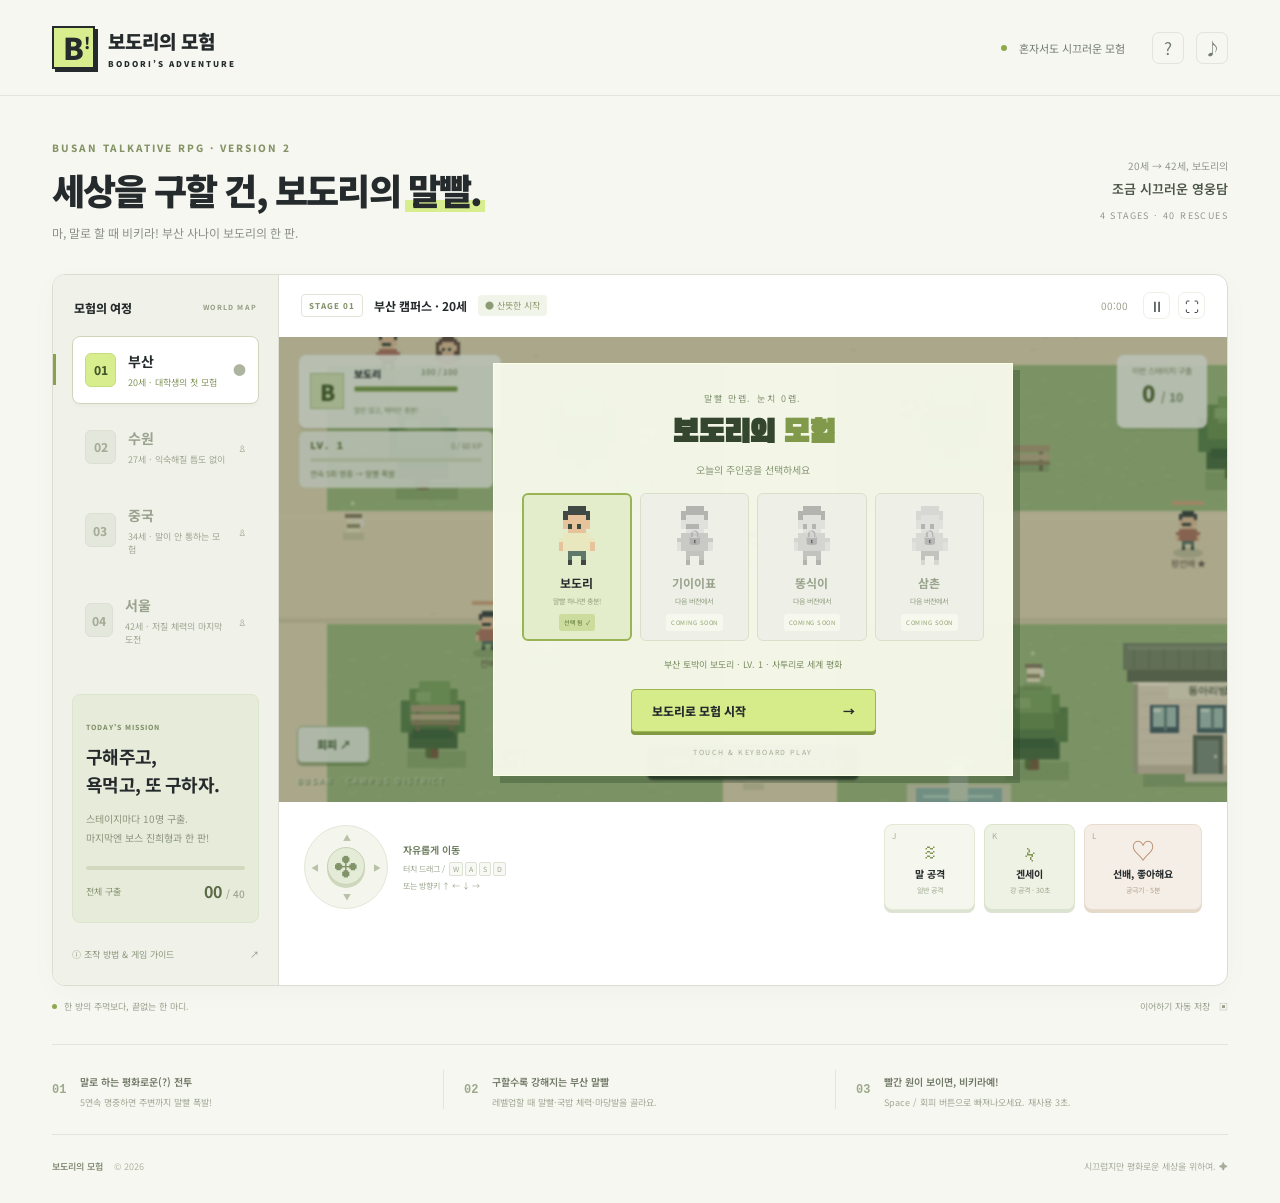
==== bodori/index.html @ d8b75aa0 "Give Bodori brash Busan dialogue and dedicated Jinhee boss banter" ====
<!doctype html>
<html lang="ko"><head><meta charset="utf-8"><meta name="viewport" content="width=device-width, initial-scale=1, viewport-fit=cover"><meta name="theme-color" content="#171b20"><meta name="description" content="말빨 하나로 전국을 누비는 보도리의 코믹 액션 어드벤처. 터치와 키보드로 즐기는 네 개의 스테이지."><title>보도리의 모험 · 말빨로 구하는 세상</title><link rel="stylesheet" href="style.css?v=3"></head>
<body>
<header class="header"><a href="./" class="brand"><span class="brand-icon">B<span>!</span></span><div>보도리의 모험<small>BODORI’S ADVENTURE</small></div></a><nav><span class="live-dot"></span><span>혼자서도 시끄러운 모험</span><button id="helpTop" class="icon-button" aria-label="게임 방법">?</button><button id="sound" class="icon-button" aria-label="효과음 켜기" aria-pressed="false" title="효과음">♪</button></nav></header>
<main><div class="intro"><div><div class="eyebrow">BUSAN TALKATIVE RPG · VERSION 2</div><h1>세상을 구할 건,<br class="mobile-break"> 보도리의 <em>말빨.</em></h1><p>마, 말로 할 때 비키라! 부산 사나이 보도리의 한 판.</p></div><div class="edition"><span>20세 → 42세, 보도리의</span><b>조금 시끄러운 영웅담</b><span>4 STAGES · 40 RESCUES</span></div></div>
<section class="adventure" aria-label="보도리의 모험 게임">
<aside class="sidebar"><div class="side-label">모험의 여정 <span>WORLD MAP</span></div><div id="stages" class="stages"></div><div class="mission"><span class="little-label">TODAY'S MISSION</span><h3>구해주고,<br>욕먹고, 또 구하자.</h3><p>스테이지마다 10명 구출.<br>마지막엔 보스 진희형과 한 판!</p><div class="mission-progress"><i id="missionFill"></i></div><div class="progress-label"><span>전체 구출</span><b id="total">00 <small>/ 40</small></b></div></div><button id="help" class="guide-link">ⓘ 조작 방법 & 게임 가이드 <span>↗</span></button></aside>
<div class="game-column"><div class="game-toolbar"><div><span class="stage-tag" id="stageTag">STAGE 01</span><strong id="place">부산 캠퍼스</strong><span class="difficulty" id="difficulty">● 산뜻한 시작</span></div><div class="toolbar-actions"><span class="timer" id="timer">00:00</span><button class="icon-button" id="pause" aria-label="일시정지">Ⅱ</button><button class="icon-button" id="fullscreen" aria-label="게임 전체화면">⛶</button></div></div>
<div class="viewport" id="viewport"><canvas id="game" aria-label="게임 월드맵. 방향키 또는 터치 조이스틱으로 이동하고 J, K, L 키로 공격합니다."></canvas><div class="hud"><div class="health-panel"><span class="portrait">B</span><div><div class="health-title">보도리 <span id="hpText">100 / 100</span></div><div class="health-bar"><i id="hpFill"></i></div><span class="health-caption" id="hpCaption">말은 많고, 체력은 충분!</span></div></div><div class="rescue-panel"><span>이번 스테이지 구출</span><b><span id="rescued">0</span> <small>/ 10</small></b></div></div><div id="bossHud" class="boss-hud" hidden><div><b id="bossName">진희형</b><span id="bossHPText"></span></div><div class="boss-hp"><i id="bossHPFill"></i></div><small>STAGE BOSS · 몸집 2배 · 빨간 예고를 피하세요</small></div><div class="growth-hud"><div><b id="playerLevel">LV. 1</b><span id="xpText">0 / 60 XP</span></div><div class="xp-bar"><i id="xpFill"></i></div><small id="comboText">연속 5회 명중 → 말빨 폭발</small></div><button id="dodge" class="dodge-button" title="Space · 3초 재사용 대기시간" aria-label="회피 · 스페이스 키">회피 ↗</button><div id="rumor" class="rumor" hidden>♥ 소문 확산 중 · <b>10</b>초</div><div id="toast" class="toast">가까운 선배에게 다가가 말 공격을 해보세요!</div><div class="map-caption" id="mapCaption">BUSAN · CAMPUS DISTRICT</div><div id="overlay" class="overlay"><div class="start-card"><span class="start-kicker">말빨 만렙. 눈치 0렙.</span><h2>보도리의<br><em>모험</em><span class="title-star">✦</span></h2><p>재수 없는 선배는 말로 쫓아내고,<br>도움이 필요한 사람을 구해보자!</p><button id="start" class="primary">모험 시작하기 <span>→</span></button><span class="start-hint">TOUCH & KEYBOARD PLAY</span></div></div></div>
<div class="controls"><div class="move-control"><div class="joystick" id="joystick" aria-label="터치 이동 조이스틱"><span class="dir up">▲</span><span class="dir down">▼</span><span class="dir left">◀</span><span class="dir right">▶</span><div id="stick" class="stick">✣</div></div><div class="control-note"><b>자유롭게 이동</b><span>터치 드래그 / <kbd>W</kbd><kbd>A</kbd><kbd>S</kbd><kbd>D</kbd></span><span>또는 방향키 ↑ ← ↓ →</span></div></div><div class="attack-controls"><button class="attack normal" id="normal"><span class="key">J</span><span class="attack-icon">≋</span><b>말 공격</b><small>일반 공격</small><span class="cooldown"></span></button><button class="attack strong" id="strong"><span class="key">K</span><span class="attack-icon">ϟ</span><b>겐세이</b><small>강 공격 · 30초</small><span class="cooldown"></span></button><button class="attack ultimate" id="ultimate"><span class="key">L</span><span class="attack-icon">♡</span><b>선배, 좋아해요</b><small>궁극기 · 5분</small><span class="cooldown"></span></button></div></div>
</div></section><div class="bottom-line"><p><span class="status-dot"></span> 한 방의 주먹보다, 끝없는 한 마디.</p><span>이어하기 자동 저장 <span class="save-icon">▣</span></span></div>
<section class="tips"><div><span class="tip-number">01</span><div><b>말로 하는 평화로운(?) 전투</b><p>5연속 명중하면 주변까지 말빨 폭발!</p></div></div><div><span class="tip-number">02</span><div><b>구할수록 강해지는 부산 말빨</b><p>레벨업할 때 말빨·국밥 체력·마당발을 골라요.</p></div></div><div><span class="tip-number">03</span><div><b>빨간 원이 보이면, 비키라예!</b><p>Space / 회피 버튼으로 빠져나오세요. 재사용 3초.</p></div></div></section>
<footer><span>보도리의 모험 <span>© 2026</span></span><span>시끄럽지만 평화로운 세상을 위하여. ✦</span></footer></main>
<dialog id="guide"><button class="close" id="closeGuide" aria-label="가이드 닫기">×</button><span class="eyebrow">HOW TO PLAY</span><h2>보도리 생존 가이드</h2><p>캠퍼스 곳곳의 <b>분홍색 느낌표</b>를 따라가세요. 선배를 쫓아내면 곁에 있는 여성이 구출됩니다. 인사는 조금 까칠할 수 있어요.</p><dl><dt>이동</dt><dd>터치 조이스틱 / WASD / 방향키. 화면을 터치해 그곳으로 이동할 수도 있어요.</dd><dt>J · 말 공격</dt><dd>가까운 상대에게 말을 쏟아내 멘탈을 깎아요. 길게 누르면 연속 공격! 2.5초 안에 이어서 5회 명중하면 더 강한 말빨이 주변 상대에게도 터져요.</dd><dt>K · 겐세이</dt><dd>드러눕기·빙글춤·꽃게걸음·넙죽인사 중 하나로 황당하게 만들어요! 행동 중에는 무적이며, 가장 가까운 상대 한 명을 즉시 퇴장. 재사용 30초.</dd><dt>L · 선배, 좋아해요</dt><dd>10초 동안 소문이 퍼져 모든 남자가 도망가요. 주변 선배는 즉시 퇴장. 재사용 5분.</dd><dt>Space / 회피 버튼</dt><dd>이동 방향으로 빠르게 피하며 잠깐 무적! 선배의 빨간 공격 예고 원을 보고 빠져나오세요. 재사용 3초.</dd><dt>레벨업과 성장</dt><dd>선배 구출 +35 XP, 왕선배 +55 XP, 후배 거절 +12 XP. 레벨마다 기본 위력과 최대 체력이 오르고, 말빨·국밥 체력·동네 마당발 중 특성을 고를 수 있어요. 레벨과 특성은 지역을 넘거나 재도전해도 유지됩니다.</dd><dt>스테이지 보스 · 진희형</dt><dd>선배 10명을 모두 쫓아내면 나타납니다. 몸집 2배, 체력은 55 / 80 / 105 / 130! 돌진 경로와 버럭 공격의 빨간 예고를 보고 회피하세요. 체력이 절반이면 진심 모드! 겐세이는 25% 이상, 궁극기는 20%의 체력을 깎으며 즉시 퇴장시키지는 못해요. 진희형을 물리쳐야 다음 지역과 마지막 연애 엔딩이 열립니다.</dd><dt>주의! 후배 출몰</dt><dd>“보도리 선배, 밥 사주세요! 놀아주세요!” 하며 따라와요. 붙잡히면 느려지고 체력이 줄어요. 말 공격으로 거절하거나 거리를 벌리세요.</dd></dl><p class="guide-tip">20세 부산 → 27세 수원 → 34세 중국(말 공격 약화) → 42세 서울(기본 체력 55 + 성장 보너스). 각 스테이지 10명 구출 후 진희형을 물리쳐야 클리어! 쿨다운은 스테이지를 넘어 유지되며 일시정지 중에는 멈춥니다.</p><button id="reset" class="reset">저장된 모험 초기화</button></dialog>
<script src="game.js?v=5"></script></body></html>
---- bodori/style.css ----
@import url('https://fonts.googleapis.com/css2?family=Black+Han+Sans&family=Noto+Sans+KR:wght@400;500;600;700;800;900&display=swap');
:root{--bg:#f7f7f2;--ink:#252b2c;--muted:#8a918c;--lime:#d8ed8d;--line:#e3e5dc}*{box-sizing:border-box}body{margin:0;background:var(--bg);color:var(--ink);font-family:'Noto Sans KR',sans-serif;font-size:14px}button,a{-webkit-tap-highlight-color:transparent}button{font:inherit;cursor:pointer}button:focus-visible,a:focus-visible{outline:3px solid #7b9c38;outline-offset:4px}button{color:inherit}header{height:96px;max-width:1440px;margin:auto;padding:0 52px;display:flex;align-items:center;justify-content:space-between;border-bottom:1px solid var(--line)}.brand{display:flex;gap:13px;align-items:center;text-decoration:none;color:var(--ink);font-size:19px;font-weight:900}.brand small{display:block;font-size:8px;letter-spacing:2px;margin-top:4px}.brand-icon{width:43px;height:43px;border:2px solid var(--ink);background:var(--lime);font-size:30px;line-height:39px;font-weight:900;text-align:center;box-shadow:3px 3px 0 var(--ink);position:relative}.brand-icon span{font-size:16px;position:absolute;right:3px;top:-5px}nav{display:flex;gap:12px;align-items:center;font-size:11px;color:#747d73}.live-dot,.status-dot{display:inline-block;width:6px;height:6px;border-radius:50%;background:#8fa850}.icon-button{border:1px solid var(--line);width:32px;height:32px;border-radius:7px;background:transparent;font-size:17px}.icon-button:hover{background:#e8eddd}nav .icon-button:first-of-type{margin-left:15px}main{max-width:1440px;margin:auto;padding:44px 52px 0}.intro{display:flex;align-items:center;justify-content:space-between;margin-bottom:33px}.eyebrow{font-size:10px;letter-spacing:2px;font-weight:800;color:#849365}.intro h1{font-size:36px;letter-spacing:-1.8px;margin:10px 0 10px;font-weight:900;line-height:1.35}.intro em{font-style:normal;position:relative;z-index:0}.intro em:after{content:'';position:absolute;height:12px;bottom:3px;left:-3px;right:-3px;background:var(--lime);z-index:-1}.intro p{font-size:12px;color:#8b9186;margin:0}.edition{text-align:right;display:grid;gap:6px;font-size:10px;color:#92988e}.edition b{font-size:13px;color:#4c5648;font-weight:600}.edition span:last-child{font-size:9px;letter-spacing:1.4px;margin-top:5px}.mobile-break{display:none}.adventure{display:grid;grid-template-columns:226px minmax(0,1fr);border:1px solid #d9ded1;border-radius:13px;overflow:hidden;background:#fff;box-shadow:0 8px 30px #27311d06}.sidebar{background:#f0f2e9;padding:24px 19px;display:flex;flex-direction:column;border-right:1px solid #dbe0d2}.side-label{display:flex;align-items:center;justify-content:space-between;font-size:12px;font-weight:800;margin:0 2px 20px}.side-label span{font-size:7px;letter-spacing:1.2px;color:#9aa28c}.stages{position:relative;display:grid;gap:9px}.stage-item{position:relative;display:flex;align-items:center;gap:12px;width:100%;padding:14px 12px;text-align:left;border:1px solid transparent;background:transparent;border-radius:8px}.stage-item.active{background:#fff;border-color:#ced6b9;box-shadow:0 3px 3px #35401d05}.stage-item .stage-number{width:31px;height:34px;display:grid;place-items:center;background:#e4e8dc;border:1px solid #dbe0d2;border-radius:6px;font-size:12px;font-weight:800;color:#a4ad97}.stage-item.active .stage-number{background:var(--lime);color:#45562a;border-color:#c6dc7d}.stage-item.done .stage-number{background:#40573e;color:#fff}.stage-item strong{font-size:14px;display:block}.stage-item small{display:block;font-size:9px;margin-top:5px;color:#a0a694}.stage-item.active small{color:#81945a}.stage-item .lock{margin-left:auto;color:#adb5a0;font-size:13px}.stage-item:not(.active):not(.done) strong{color:#9ba390}.stage-item.active:after{content:'';position:absolute;left:-20px;top:17px;width:3px;height:31px;background:#8aa24b}.mission{margin-top:33px;padding:19px 13px;background:#e6ebda;border-radius:8px;border:1px solid #dde4ce}.little-label{font-size:7px;letter-spacing:1px;color:#82916a;font-weight:800}.mission h3{font-size:18px;line-height:1.6;letter-spacing:-.7px;margin:8px 0}.mission p{font-size:10px;color:#8b967d;line-height:1.9}.mission-progress{height:4px;border-radius:5px;background:#d1dabe;margin-top:19px;overflow:hidden}.mission-progress i{display:block;background:#72914d;height:100%;width:0;transition:width .3s}.progress-label{display:flex;align-items:center;justify-content:space-between;margin-top:9px;font-size:9px;color:#879471}.progress-label b{font-size:16px;color:#5c6b46}.progress-label small{font-size:10px;color:#9da78e;font-weight:500}.guide-link{display:flex;justify-content:space-between;margin-top:auto;padding:25px 0 0;border:0;background:transparent;font-size:9px;color:#8b967c}.game-column{min-width:0}.game-toolbar{height:62px;padding:0 22px;display:flex;justify-content:space-between;align-items:center}.game-toolbar>div{display:flex;align-items:center;gap:11px}.stage-tag{font-size:8px;font-weight:800;letter-spacing:1px;border:1px solid #e0e5d6;border-radius:4px;padding:5px 7px;color:#85936a}.game-toolbar strong{font-size:12px}.difficulty{font-size:9px;color:#8c9b73;background:#f1f4e9;padding:4px 7px;border-radius:4px}.toolbar-actions{gap:8px!important}.timer{font-size:10px;color:#9ba28e;font-variant-numeric:tabular-nums;margin-right:7px}.toolbar-actions .icon-button{width:27px;height:27px;font-size:14px;border-color:#edf0e7}.viewport{height:465px;position:relative;overflow:hidden;background:#abc484;isolation:isolate;touch-action:none}.viewport canvas{width:100%;height:100%;display:block;image-rendering:pixelated}.hud{position:absolute;top:18px;left:20px;right:20px;display:flex;justify-content:space-between;pointer-events:none}.health-panel{background:#fcfff1e8;border:1px solid #fff7;border-radius:7px;padding:10px;display:flex;align-items:center;gap:10px;box-shadow:0 3px 0 #5365361a;min-width:190px}.portrait{display:grid;place-items:center;background:#dbe9b8;border:1px solid #b3c78f;width:34px;height:36px;font-size:22px;font-weight:900;color:#4c642d}.health-title{font-size:10px;font-weight:800;display:flex;justify-content:space-between;gap:40px}.health-title span{font-size:8px;color:#819167;font-weight:500}.health-bar{height:6px;border:1px solid #bdd199;border-radius:2px;background:#dae4c7;margin:5px 0}.health-bar i{display:block;background:#7da04f;height:100%;width:100%;transition:width .2s}.health-caption{font-size:7px;color:#92a478}.rescue-panel{background:#fcfff1e8;border-radius:7px;border:1px solid #fff7;padding:9px 14px;text-align:center;box-shadow:0 3px 0 #5365361a}.rescue-panel>span{font-size:8px;color:#87956c;display:block}.rescue-panel b{font-size:22px;font-weight:900;color:#5b703a}.rescue-panel small{font-size:12px;color:#9aa984}.map-caption{position:absolute;bottom:16px;left:18px;font-size:8px;letter-spacing:2px;color:#f7ffdfd9;text-shadow:1px 1px #4e6c3d}.toast{position:absolute;bottom:22px;left:50%;transform:translateX(-50%);background:#263222d9;color:#eef4df;font-size:10px;white-space:nowrap;padding:10px 16px;border-radius:6px;transition:opacity .5s;max-width:90%;text-align:center;pointer-events:none;z-index:3}.overlay{position:absolute;inset:0;background:#182a214a;backdrop-filter:blur(1px);display:flex;align-items:center;justify-content:center;z-index:5}.overlay[hidden]{display:none}.start-card{text-align:center;border:1px solid #fbffe6;background:#f4f7e9f5;padding:25px 42px 20px;box-shadow:7px 7px 0 #243d274d;position:relative;min-width:310px}.start-card:before,.start-card:after{content:'✦';position:absolute;font-size:19px;color:#799455;top:13px;left:16px}.start-card:after{left:auto;right:16px}.start-kicker{font-size:9px;letter-spacing:1.7px;color:#81906e}.start-card h2{font-family:'Black Han Sans','Noto Sans KR',sans-serif;font-size:44px;font-weight:900;line-height:1.15;letter-spacing:-2px;position:relative;margin:14px 0 10px;color:#34462d;text-shadow:2px 2px #d6e2c0}.start-card h2 em{font-style:normal;color:#758e3c;font-size:52px}.title-star{font-size:25px;position:absolute;right:15px;top:48px;color:#9fb653}.start-card p{font-size:10px;line-height:1.9;color:#929d83;margin-bottom:18px}.primary{background:#d6eb8a;border:1px solid #9eb750;box-shadow:0 3px 0 #829943;border-radius:4px;padding:12px 20px;min-width:210px;font-size:12px;font-weight:800;display:flex;justify-content:space-between;gap:25px;align-items:center;margin:auto}.primary:hover{background:#c9e573;transform:translateY(-1px)}.start-hint{font-size:7px;color:#a3ad96;letter-spacing:1.6px;display:block;margin-top:15px}.controls{display:flex;padding:21px 25px;align-items:center;justify-content:space-between;gap:15px;background:#fff;min-height:130px}.move-control{display:flex;gap:15px;align-items:center}.joystick{width:84px;height:84px;border-radius:50%;background:#f4f6ee;border:1px solid #e2e7d7;position:relative;touch-action:none;flex-shrink:0;user-select:none}.dir{position:absolute;font-size:8px;color:#b8c2a7}.up{top:6px;left:38px}.down{bottom:6px;left:38px}.left{left:6px;top:36px}.right{right:6px;top:36px}.stick{width:38px;height:38px;border-radius:50%;border:1px solid #c7d2b5;background:#e4ebd7;box-shadow:0 3px 0 #ced8bc;position:absolute;left:22px;top:21px;text-align:center;line-height:36px;color:#819368;font-size:23px}.control-note{display:grid;gap:6px;font-size:8px;color:#9ca78f}.control-note b{font-size:10px;color:#69785a;font-weight:600}.control-note kbd{font:inherit;font-size:7px;margin-left:2px;border:1px solid #dce2d2;border-radius:2px;padding:1px 3px;background:#f8f9f5}.attack-controls{display:flex;gap:9px}.attack{border:1px solid #e3e8d7;border-radius:8px;min-width:91px;height:86px;display:flex;flex-direction:column;align-items:center;justify-content:center;gap:4px;position:relative;background:#f5f7ee;touch-action:none;overflow:hidden;user-select:none;box-shadow:0 3px 0 #dde3d2}.attack b{font-size:10px;z-index:1}.attack small{font-size:7px;color:#9ba58c;z-index:1}.attack-icon{font-size:24px;line-height:24px;color:#819653;z-index:1}.key{position:absolute;left:7px;top:5px;font-size:8px;color:#a4af96}.attack.strong{background:#eef2e4;border-color:#dbe3c8}.attack.ultimate{background:#f5eee7;border-color:#e9ddd0;min-width:118px;box-shadow:0 3px 0 #e5d9ca}.ultimate .attack-icon{color:#b68d6b}.ultimate small{color:#b39e8a}.attack:hover{filter:brightness(.97)}.attack:active{transform:translateY(2px);box-shadow:none}.attack[aria-disabled="true"]{filter:saturate(.4);opacity:.6}.cooldown{position:absolute;inset:0;pointer-events:none;background:#24322090;color:white;font-weight:800;font-size:19px;display:none;place-items:center;z-index:2}.bottom-line{display:flex;justify-content:space-between;align-items:center;font-size:9px;color:#99a18e;padding:5px 0}.bottom-line p{display:flex;align-items:center;gap:7px}.bottom-line .status-dot{width:5px;height:5px}.save-icon{margin-left:6px}.tips{border-top:1px solid var(--line);border-bottom:1px solid var(--line);display:grid;grid-template-columns:repeat(3,1fr);padding:25px 0;margin-top:17px}.tips>div{display:flex;gap:14px;padding:0 20px;border-right:1px solid var(--line);align-items:center}.tips>div:first-child{padding-left:0}.tips>div:last-child{border:0}.tip-number{font-size:12px;color:#9ca98a;font-weight:700;font-family:monospace}.tips b{font-size:10px;font-weight:600;color:#6f7865}.tips p{font-size:9px;color:#a1a894;margin:6px 0 0}footer{display:flex;justify-content:space-between;font-size:9px;color:#a6ad9d;padding:25px 0 30px}footer>span:first-child{color:#818b74;font-weight:600}footer span span{margin-left:8px;color:#afb6a4;font-weight:400}dialog{border:1px solid #d9e1c9;border-radius:12px;max-width:510px;width:calc(100% - 32px);padding:32px;background:#f9faf4;color:#47513c;max-height:85vh}dialog::backdrop{background:#18231cc0;backdrop-filter:blur(5px)}dialog h2{font-size:24px;margin:10px 0 20px}dialog p{font-size:12px;line-height:1.9;color:#7e8871}dialog dt{font-weight:800;font-size:12px;margin-top:16px}dialog dd{font-size:11px;line-height:1.8;color:#849076;margin:5px 0}.close{position:absolute;right:18px;top:12px;background:none;border:none;font-size:25px;color:#89967b}.guide-tip{padding:15px;background:#edf1e3;border-radius:7px}.reset{border:0;background:none;text-decoration:underline;color:#a27d6c;font-size:10px;margin-top:5px}.rumor{position:absolute;left:50%;top:100px;transform:translateX(-50%);padding:10px 16px;border:1px solid #efd6e2;border-radius:25px;background:#fff0f4e8;color:#b05b86;font-size:12px;font-weight:700;z-index:3;white-space:nowrap}.viewport:fullscreen{height:100vh;background:#abc484}.viewport:fullscreen canvas{height:100vh}.viewport:fullscreen .hud{top:25px}
@media(min-width:1500px){header,main{max-width:1530px}.viewport{height:520px}.sidebar{padding-top:28px}.mission{margin-top:50px}}
@media(max-width:1100px){header{padding:0 28px;height:80px}main{padding:32px 28px 0}.adventure{grid-template-columns:186px minmax(0,1fr)}.sidebar{padding:20px 12px}.side-label span{display:none}.stage-item{padding:12px 9px;gap:9px}.stage-item strong{font-size:12px}.mission h3{font-size:16px}.controls{padding:20px 15px}.control-note{display:none}.difficulty{display:none}.viewport{height:440px}.attack{min-width:85px}.attack.ultimate{min-width:108px}.tips p{font-size:8px}.intro h1{font-size:32px}}
@media(max-width:760px){header{height:72px;padding:0 19px}.brand{font-size:16px;gap:10px}.brand-icon{width:35px;height:35px;font-size:25px;line-height:31px}.brand small{font-size:6px;letter-spacing:1.6px}nav>span{display:none}nav{gap:7px}nav .icon-button:first-of-type{margin-left:0}main{padding:25px 15px 0}.intro{margin-bottom:23px}.intro h1{font-size:27px;margin-top:9px;letter-spacing:-1.2px}.intro p{font-size:10px}.eyebrow{font-size:8px}.edition{display:none}.adventure{display:flex;flex-direction:column}.sidebar{border-right:0;border-bottom:1px solid #dbe0d2;padding:10px;display:block}.side-label,.mission,.guide-link{display:none}.stages{display:grid;grid-template-columns:repeat(4,1fr);gap:3px}.stage-item{padding:8px 4px;gap:6px;justify-content:center}.stage-item .stage-number{width:22px;height:26px;font-size:9px;border-radius:4px}.stage-item strong{font-size:11px}.stage-item small{font-size:7px;margin-top:3px}.stage-item .lock{display:none}.stage-item.active:after{display:none}.game-toolbar{height:49px;padding:0 12px}.game-toolbar>div{gap:7px}.game-toolbar strong{font-size:10px}.stage-tag{font-size:7px;padding:4px 5px}.timer{font-size:9px;margin-right:0}.viewport{height:470px}.hud{top:12px;left:12px;right:12px}.health-panel{min-width:166px;padding:8px;gap:7px}.health-title{gap:20px}.portrait{width:28px;height:31px;font-size:19px}.health-caption{font-size:6px}.rescue-panel{padding:7px 10px}.rescue-panel>span{font-size:7px}.rescue-panel b{font-size:20px}.start-card{padding:25px 27px 20px;min-width:280px}.controls{padding:16px 12px;gap:8px;min-height:118px}.joystick{width:79px;height:79px}.stick{left:20px;top:19px}.up,.down{left:35px}.left,.right{top:34px}.attack-controls{gap:7px}.attack{min-width:65px;width:65px;height:80px}.attack.ultimate{min-width:91px;width:91px}.attack b{font-size:9px}.attack small{font-size:6px}.key{font-size:7px}.attack-icon{font-size:23px}.bottom-line{font-size:8px}.bottom-line>span{font-size:7px}.tips{grid-template-columns:1fr;padding:18px 0;gap:17px;margin-top:10px}.tips>div{border:0;padding:0}.tips b{font-size:10px}.tips p{font-size:9px}footer{font-size:7px;padding:20px 0}footer>span:last-child{font-size:6px}.toast{font-size:9px;white-space:normal;width:max-content;bottom:40px}.map-caption{font-size:6px;bottom:12px}.rumor{top:85px;font-size:10px}.mobile-break{display:none}}
@media(max-width:370px){.attack{width:57px;min-width:57px}.attack.ultimate{width:82px;min-width:82px}.joystick{transform:scale(.9)}.stage-item{gap:4px}.stage-item small{font-size:6px}.intro h1{font-size:25px}}
@media(prefers-reduced-motion:reduce){*{scroll-behavior:auto!important;transition:none!important}}
.select-card,.story-card{background:#f4f7e9fa;border:1px solid #fbffe6;box-shadow:7px 7px 0 #243d274d;text-align:center;padding:22px 28px 18px;max-width:95%;max-height:calc(100% - 24px);overflow-y:auto;scrollbar-width:thin}.select-card{width:520px}.select-card h2{font-family:'Black Han Sans','Noto Sans KR',sans-serif;font-size:32px;letter-spacing:-1px;margin:8px 0;color:#34462d}.select-card h2 em{font-style:normal;color:#81994a}.select-card>p{font-size:10px;color:#899776;margin:6px 0 16px}.character-grid{display:grid;grid-template-columns:repeat(4,1fr);gap:8px}.character{background:#eaf0dd;border:1px solid #d8e0c9;border-radius:6px;padding:12px 5px 9px;display:flex;align-items:center;flex-direction:column;gap:5px;position:relative;min-width:0}.character.selected{border:2px solid #99b455;background:#e4edcb;padding:11px 4px 8px}.character-art{height:63px;width:45px;display:block}.character-art svg{width:100%;height:100%}.character b{font-size:12px;white-space:nowrap}.character small{font-size:7px;color:#929e80;white-space:nowrap}.character-badge{font-size:6px;letter-spacing:.5px;color:#91a06f;background:#f6f8ed;padding:4px 5px;margin-top:3px;border-radius:3px}.character.selected .character-badge{background:#cbdc9c;color:#5a7236}.character.locked .character-art{opacity:.35;filter:grayscale(1)}.character.locked{background:#eef0e8;color:#9aa38d}.character.locked:hover{border-color:#b9c5a5}.character.locked:before{content:'🔒';position:absolute;top:32px;font-size:14px;z-index:1;filter:grayscale(1);opacity:.7}.selection-message{font-size:9px;line-height:1.7;color:#7b8c60;min-height:34px;display:flex;align-items:center;justify-content:center;margin:7px 0}.select-card .primary{min-width:245px}.story-card{width:530px;padding:22px 28px 15px}.story-art{position:relative;width:50px;height:65px;margin:9px auto}.story-art svg{width:100%;height:100%}.story-art>span{position:absolute;right:-22px;top:5px;font-size:25px;color:#a4b771}.story-card h2{font-size:23px;letter-spacing:-.7px;color:#445a35;margin:9px 0 12px}.story-card p{font-size:11px;line-height:2;color:#7b8b68;margin:0}.story-card blockquote{font-size:11px;color:#768d4f;margin:13px 0 7px;font-weight:600}.story-dots{display:flex;gap:5px;justify-content:center;margin:11px 0}.story-dots i{width:5px;height:5px;border-radius:50%;background:#d1d9c2}.story-dots i.active{background:#8d9f67;width:15px;border-radius:4px}.skip-story{font-size:8px;background:none;border:0;color:#9fa98f;margin-top:10px;text-decoration:underline}.ending-card{background:#fbf3ebf7;border-color:#f8e7d7}.ending-card h2{color:#9f6e62}.ending-card blockquote{color:#ac8376}.ending-couple{display:flex;align-items:center;justify-content:center;gap:13px;margin:11px 0}.ending-couple svg{width:45px;height:67px}.love-heart{font-size:27px;color:#cf8f99;animation:heartbeat 1.5s infinite}.ending-card .primary{background:#ebd4bc;border-color:#c9a58b;box-shadow:0 3px 0 #b79880}.ending-card .story-dots i.active{background:#bc8c82}@keyframes heartbeat{50%{transform:scale(1.18)}}
@media(max-width:760px){.select-card{padding:20px 13px 17px;width:calc(100% - 24px);max-width:430px}.select-card h2{font-size:29px}.character-grid{gap:5px}.character{padding-left:2px;padding-right:2px}.character.selected{padding-left:1px;padding-right:1px}.character-art{width:37px;height:56px}.character b{font-size:11px}.character small{font-size:6px}.character-badge{font-size:5px;letter-spacing:0;padding:4px}.selection-message{font-size:8px}.story-card{padding:20px 15px 15px;width:calc(100% - 24px)}.story-card h2{font-size:21px}.story-card p{font-size:10px}.story-card blockquote{font-size:10px}.intro p{max-width:100%;font-size:9px}.stage-item small{font-size:6px}.game-toolbar strong{font-size:9px}}
@media(prefers-reduced-motion:reduce){.love-heart{animation:none}}

/* v2: growth, anticipation and touch-friendly dodge */
.growth-hud{position:absolute;top:94px;left:20px;width:194px;background:#f5f9e9ed;border:1px solid #e6edcd;border-radius:6px;padding:8px 10px;pointer-events:none;z-index:2}.growth-hud>div:first-child{display:flex;align-items:center;justify-content:space-between;gap:10px}.growth-hud b{font:800 11px monospace;color:#5b7434}.growth-hud span{font-size:8px;color:#8c9d6e}.xp-bar{height:4px;background:#dbe4c4;border-radius:3px;overflow:hidden;margin:6px 0}.xp-bar i{display:block;height:100%;background:#a5bc57;width:0;transition:width .3s}.growth-hud small{font-size:8px;color:#7d8f59;display:block;white-space:nowrap}.dodge-button{position:absolute;left:18px;bottom:39px;background:#eef6e5e8;border:1px solid #a4bb8c;box-shadow:0 3px 0 #68844c80;padding:9px 12px;border-radius:6px;font-size:11px;font-weight:800;color:#4e6b3b;touch-action:none;z-index:4;min-width:73px;min-height:37px}.dodge-button[aria-disabled=true]{opacity:.6}.dodge-button:active{transform:translateY(2px);box-shadow:none}.growth-card{background:#f5f9eafa;border:1px solid #fffddc;padding:27px 25px;text-align:center;width:560px;max-width:95%;max-height:calc(100% - 24px);overflow:auto;box-shadow:7px 7px #34442755}.growth-card h2{color:#516833;font-size:24px;margin:14px 0 10px;letter-spacing:-1px}.growth-card>p{font-size:10px;color:#8c9a74;line-height:1.8}.growth-options{display:grid;grid-template-columns:repeat(3,1fr);gap:9px;margin:20px 0}.growth-options button{display:flex;flex-direction:column;align-items:center;background:#e9f0d8;border:1px solid #c3d29f;border-radius:7px;padding:20px 8px 16px;color:#506535;gap:12px;min-width:0}.growth-options button:hover,.growth-options button:focus-visible{background:#d9e7b8;border-color:#849f4d}.growth-options button>span{font-size:28px;color:#8da352;line-height:30px}.growth-options b{font-size:13px}.growth-options small{font-size:8px;color:#8c9a72;line-height:2}.health-panel{min-width:202px}.rumor{top:165px}.viewport .overlay{z-index:6}.controls .attack small{white-space:nowrap}
@media(max-width:760px){.growth-hud{top:82px;left:12px;width:166px;padding:7px 8px}.growth-hud small{font-size:7px}.health-panel{min-width:166px}.growth-card{padding:22px 12px}.growth-card h2{font-size:21px}.growth-options{gap:6px;margin:16px 0}.growth-options button{padding:16px 4px 12px;gap:9px}.growth-options b{font-size:11px}.growth-options small{font-size:7px}.dodge-button{left:12px;bottom:34px;font-size:10px}.rumor{top:149px}.toast{bottom:81px;max-width:88%}}

.boss-hud{position:absolute;top:16px;left:50%;transform:translateX(-50%);width:min(290px,36%);padding:9px 12px;background:#4a332beb;border:1px solid #e4b88c;border-radius:7px;z-index:3;color:#f5ddbd;pointer-events:none}.boss-hud[hidden]{display:none}.boss-hud>div:first-child{display:flex;justify-content:space-between;align-items:center;gap:8px}.boss-hud b{font-size:12px}.boss-hud span{font-size:9px;font-variant-numeric:tabular-nums}.boss-hp{height:7px;background:#7d5846;border-radius:3px;margin:6px 0;overflow:hidden}.boss-hp i{display:block;width:100%;height:100%;background:#e4a172;transition:width .15s}.boss-hud small{font-size:7px;color:#cfae8e}.boss-hud~.rumor{top:171px}@media(max-width:760px){.boss-hud{top:149px;left:auto;right:12px;transform:none;width:185px;padding:8px 10px}.boss-hud b{font-size:11px}.boss-hud small{font-size:6px}.boss-hud~.rumor{top:231px}}
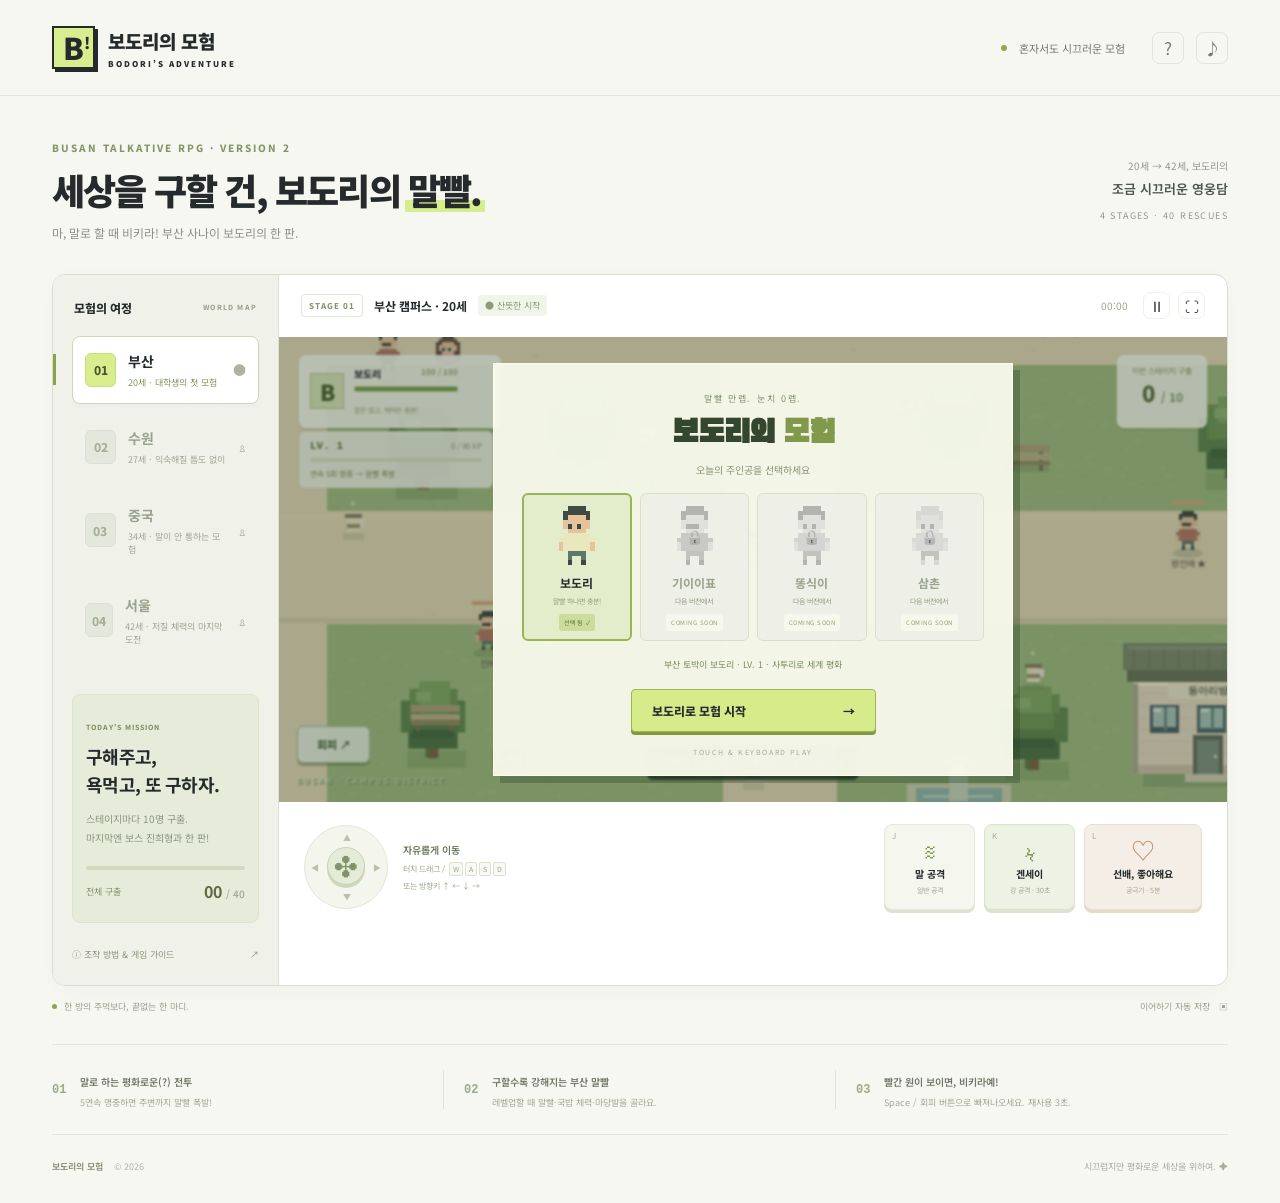
==== commit a3902799: "Move boss HP outside playfield and rebalance opening combat and progression" ====
--- a/bodori/index.html
+++ b/bodori/index.html
@@ -1,15 +1,15 @@
 <!doctype html>
-<html lang="ko"><head><meta charset="utf-8"><meta name="viewport" content="width=device-width, initial-scale=1, viewport-fit=cover"><meta name="theme-color" content="#171b20"><meta name="description" content="말빨 하나로 전국을 누비는 보도리의 코믹 액션 어드벤처. 터치와 키보드로 즐기는 네 개의 스테이지."><title>보도리의 모험 · 말빨로 구하는 세상</title><link rel="stylesheet" href="style.css?v=3"></head>
+<html lang="ko"><head><meta charset="utf-8"><meta name="viewport" content="width=device-width, initial-scale=1, viewport-fit=cover"><meta name="theme-color" content="#171b20"><meta name="description" content="말빨 하나로 전국을 누비는 보도리의 코믹 액션 어드벤처. 터치와 키보드로 즐기는 네 개의 스테이지."><title>보도리의 모험 · 말빨로 구하는 세상</title><link rel="stylesheet" href="style.css?v=6"></head>
 <body>
 <header class="header"><a href="./" class="brand"><span class="brand-icon">B<span>!</span></span><div>보도리의 모험<small>BODORI’S ADVENTURE</small></div></a><nav><span class="live-dot"></span><span>혼자서도 시끄러운 모험</span><button id="helpTop" class="icon-button" aria-label="게임 방법">?</button><button id="sound" class="icon-button" aria-label="효과음 켜기" aria-pressed="false" title="효과음">♪</button></nav></header>
 <main><div class="intro"><div><div class="eyebrow">BUSAN TALKATIVE RPG · VERSION 2</div><h1>세상을 구할 건,<br class="mobile-break"> 보도리의 <em>말빨.</em></h1><p>마, 말로 할 때 비키라! 부산 사나이 보도리의 한 판.</p></div><div class="edition"><span>20세 → 42세, 보도리의</span><b>조금 시끄러운 영웅담</b><span>4 STAGES · 40 RESCUES</span></div></div>
 <section class="adventure" aria-label="보도리의 모험 게임">
 <aside class="sidebar"><div class="side-label">모험의 여정 <span>WORLD MAP</span></div><div id="stages" class="stages"></div><div class="mission"><span class="little-label">TODAY'S MISSION</span><h3>구해주고,<br>욕먹고, 또 구하자.</h3><p>스테이지마다 10명 구출.<br>마지막엔 보스 진희형과 한 판!</p><div class="mission-progress"><i id="missionFill"></i></div><div class="progress-label"><span>전체 구출</span><b id="total">00 <small>/ 40</small></b></div></div><button id="help" class="guide-link">ⓘ 조작 방법 & 게임 가이드 <span>↗</span></button></aside>
-<div class="game-column"><div class="game-toolbar"><div><span class="stage-tag" id="stageTag">STAGE 01</span><strong id="place">부산 캠퍼스</strong><span class="difficulty" id="difficulty">● 산뜻한 시작</span></div><div class="toolbar-actions"><span class="timer" id="timer">00:00</span><button class="icon-button" id="pause" aria-label="일시정지">Ⅱ</button><button class="icon-button" id="fullscreen" aria-label="게임 전체화면">⛶</button></div></div>
-<div class="viewport" id="viewport"><canvas id="game" aria-label="게임 월드맵. 방향키 또는 터치 조이스틱으로 이동하고 J, K, L 키로 공격합니다."></canvas><div class="hud"><div class="health-panel"><span class="portrait">B</span><div><div class="health-title">보도리 <span id="hpText">100 / 100</span></div><div class="health-bar"><i id="hpFill"></i></div><span class="health-caption" id="hpCaption">말은 많고, 체력은 충분!</span></div></div><div class="rescue-panel"><span>이번 스테이지 구출</span><b><span id="rescued">0</span> <small>/ 10</small></b></div></div><div id="bossHud" class="boss-hud" hidden><div><b id="bossName">진희형</b><span id="bossHPText"></span></div><div class="boss-hp"><i id="bossHPFill"></i></div><small>STAGE BOSS · 몸집 2배 · 빨간 예고를 피하세요</small></div><div class="growth-hud"><div><b id="playerLevel">LV. 1</b><span id="xpText">0 / 60 XP</span></div><div class="xp-bar"><i id="xpFill"></i></div><small id="comboText">연속 5회 명중 → 말빨 폭발</small></div><button id="dodge" class="dodge-button" title="Space · 3초 재사용 대기시간" aria-label="회피 · 스페이스 키">회피 ↗</button><div id="rumor" class="rumor" hidden>♥ 소문 확산 중 · <b>10</b>초</div><div id="toast" class="toast">가까운 선배에게 다가가 말 공격을 해보세요!</div><div class="map-caption" id="mapCaption">BUSAN · CAMPUS DISTRICT</div><div id="overlay" class="overlay"><div class="start-card"><span class="start-kicker">말빨 만렙. 눈치 0렙.</span><h2>보도리의<br><em>모험</em><span class="title-star">✦</span></h2><p>재수 없는 선배는 말로 쫓아내고,<br>도움이 필요한 사람을 구해보자!</p><button id="start" class="primary">모험 시작하기 <span>→</span></button><span class="start-hint">TOUCH & KEYBOARD PLAY</span></div></div></div>
+<div class="game-column" id="gamePanel"><div class="game-toolbar"><div><span class="stage-tag" id="stageTag">STAGE 01</span><strong id="place">부산 캠퍼스</strong><span class="difficulty" id="difficulty">● 산뜻한 시작</span></div><div class="toolbar-actions"><span class="timer" id="timer">00:00</span><button class="icon-button" id="pause" aria-label="일시정지">Ⅱ</button><button class="icon-button" id="fullscreen" aria-label="게임 전체화면">⛶</button></div></div>
+<div id="bossHud" class="boss-hud" hidden><div><b id="bossName">진희형</b><span id="bossHPText"></span></div><div class="boss-hp"><i id="bossHPFill"></i></div><small>STAGE BOSS · 몸집 2배 · 빨간 예고를 피하세요</small></div><div class="viewport" id="viewport"><canvas id="game" aria-label="게임 월드맵. 방향키 또는 터치 조이스틱으로 이동하고 J, K, L 키로 공격합니다."></canvas><div class="hud"><div class="health-panel"><span class="portrait">B</span><div><div class="health-title">보도리 <span id="hpText">100 / 100</span></div><div class="health-bar"><i id="hpFill"></i></div><span class="health-caption" id="hpCaption">말은 많고, 체력은 충분!</span></div></div><div class="rescue-panel"><span>이번 스테이지 구출</span><b><span id="rescued">0</span> <small>/ 10</small></b></div></div><div class="growth-hud"><div><b id="playerLevel">LV. 1</b><span id="xpText">0 / 90 XP</span></div><div class="xp-bar"><i id="xpFill"></i></div><small id="comboText">연속 5회 명중 → 말빨 폭발</small></div><button id="dodge" class="dodge-button" title="Space · 3초 재사용 대기시간" aria-label="회피 · 스페이스 키">회피 ↗</button><div id="rumor" class="rumor" hidden>♥ 소문 확산 중 · <b>10</b>초</div><div id="toast" class="toast">가까운 선배에게 다가가 말 공격을 해보세요!</div><div class="map-caption" id="mapCaption">BUSAN · CAMPUS DISTRICT</div><div id="overlay" class="overlay"><div class="start-card"><span class="start-kicker">말빨 만렙. 눈치 0렙.</span><h2>보도리의<br><em>모험</em><span class="title-star">✦</span></h2><p>재수 없는 선배는 말로 쫓아내고,<br>도움이 필요한 사람을 구해보자!</p><button id="start" class="primary">모험 시작하기 <span>→</span></button><span class="start-hint">TOUCH & KEYBOARD PLAY</span></div></div></div>
 <div class="controls"><div class="move-control"><div class="joystick" id="joystick" aria-label="터치 이동 조이스틱"><span class="dir up">▲</span><span class="dir down">▼</span><span class="dir left">◀</span><span class="dir right">▶</span><div id="stick" class="stick">✣</div></div><div class="control-note"><b>자유롭게 이동</b><span>터치 드래그 / <kbd>W</kbd><kbd>A</kbd><kbd>S</kbd><kbd>D</kbd></span><span>또는 방향키 ↑ ← ↓ →</span></div></div><div class="attack-controls"><button class="attack normal" id="normal"><span class="key">J</span><span class="attack-icon">≋</span><b>말 공격</b><small>일반 공격</small><span class="cooldown"></span></button><button class="attack strong" id="strong"><span class="key">K</span><span class="attack-icon">ϟ</span><b>겐세이</b><small>강 공격 · 30초</small><span class="cooldown"></span></button><button class="attack ultimate" id="ultimate"><span class="key">L</span><span class="attack-icon">♡</span><b>선배, 좋아해요</b><small>궁극기 · 5분</small><span class="cooldown"></span></button></div></div>
 </div></section><div class="bottom-line"><p><span class="status-dot"></span> 한 방의 주먹보다, 끝없는 한 마디.</p><span>이어하기 자동 저장 <span class="save-icon">▣</span></span></div>
 <section class="tips"><div><span class="tip-number">01</span><div><b>말로 하는 평화로운(?) 전투</b><p>5연속 명중하면 주변까지 말빨 폭발!</p></div></div><div><span class="tip-number">02</span><div><b>구할수록 강해지는 부산 말빨</b><p>레벨업할 때 말빨·국밥 체력·마당발을 골라요.</p></div></div><div><span class="tip-number">03</span><div><b>빨간 원이 보이면, 비키라예!</b><p>Space / 회피 버튼으로 빠져나오세요. 재사용 3초.</p></div></div></section>
 <footer><span>보도리의 모험 <span>© 2026</span></span><span>시끄럽지만 평화로운 세상을 위하여. ✦</span></footer></main>
 <dialog id="guide"><button class="close" id="closeGuide" aria-label="가이드 닫기">×</button><span class="eyebrow">HOW TO PLAY</span><h2>보도리 생존 가이드</h2><p>캠퍼스 곳곳의 <b>분홍색 느낌표</b>를 따라가세요. 선배를 쫓아내면 곁에 있는 여성이 구출됩니다. 인사는 조금 까칠할 수 있어요.</p><dl><dt>이동</dt><dd>터치 조이스틱 / WASD / 방향키. 화면을 터치해 그곳으로 이동할 수도 있어요.</dd><dt>J · 말 공격</dt><dd>가까운 상대에게 말을 쏟아내 멘탈을 깎아요. 길게 누르면 연속 공격! 2.5초 안에 이어서 5회 명중하면 더 강한 말빨이 주변 상대에게도 터져요.</dd><dt>K · 겐세이</dt><dd>드러눕기·빙글춤·꽃게걸음·넙죽인사 중 하나로 황당하게 만들어요! 행동 중에는 무적이며, 가장 가까운 상대 한 명을 즉시 퇴장. 재사용 30초.</dd><dt>L · 선배, 좋아해요</dt><dd>10초 동안 소문이 퍼져 모든 남자가 도망가요. 주변 선배는 즉시 퇴장. 재사용 5분.</dd><dt>Space / 회피 버튼</dt><dd>이동 방향으로 빠르게 피하며 잠깐 무적! 선배의 빨간 공격 예고 원을 보고 빠져나오세요. 재사용 3초.</dd><dt>레벨업과 성장</dt><dd>선배 구출 +35 XP, 왕선배 +55 XP, 후배 거절 +12 XP. 레벨마다 기본 위력과 최대 체력이 오르고, 말빨·국밥 체력·동네 마당발 중 특성을 고를 수 있어요. 레벨과 특성은 지역을 넘거나 재도전해도 유지됩니다.</dd><dt>스테이지 보스 · 진희형</dt><dd>선배 10명을 모두 쫓아내면 나타납니다. 몸집 2배, 체력은 55 / 80 / 105 / 130! 돌진 경로와 버럭 공격의 빨간 예고를 보고 회피하세요. 체력이 절반이면 진심 모드! 겐세이는 25% 이상, 궁극기는 20%의 체력을 깎으며 즉시 퇴장시키지는 못해요. 진희형을 물리쳐야 다음 지역과 마지막 연애 엔딩이 열립니다.</dd><dt>주의! 후배 출몰</dt><dd>“보도리 선배, 밥 사주세요! 놀아주세요!” 하며 따라와요. 붙잡히면 느려지고 체력이 줄어요. 말 공격으로 거절하거나 거리를 벌리세요.</dd></dl><p class="guide-tip">20세 부산 → 27세 수원 → 34세 중국(말 공격 약화) → 42세 서울(기본 체력 55 + 성장 보너스). 각 스테이지 10명 구출 후 진희형을 물리쳐야 클리어! 쿨다운은 스테이지를 넘어 유지되며 일시정지 중에는 멈춥니다.</p><button id="reset" class="reset">저장된 모험 초기화</button></dialog>
-<script src="game.js?v=5"></script></body></html>
+<script src="game.js?v=6"></script></body></html>
--- a/bodori/style.css
+++ b/bodori/style.css
@@ -13,4 +13,5 @@
 .growth-hud{position:absolute;top:94px;left:20px;width:194px;background:#f5f9e9ed;border:1px solid #e6edcd;border-radius:6px;padding:8px 10px;pointer-events:none;z-index:2}.growth-hud>div:first-child{display:flex;align-items:center;justify-content:space-between;gap:10px}.growth-hud b{font:800 11px monospace;color:#5b7434}.growth-hud span{font-size:8px;color:#8c9d6e}.xp-bar{height:4px;background:#dbe4c4;border-radius:3px;overflow:hidden;margin:6px 0}.xp-bar i{display:block;height:100%;background:#a5bc57;width:0;transition:width .3s}.growth-hud small{font-size:8px;color:#7d8f59;display:block;white-space:nowrap}.dodge-button{position:absolute;left:18px;bottom:39px;background:#eef6e5e8;border:1px solid #a4bb8c;box-shadow:0 3px 0 #68844c80;padding:9px 12px;border-radius:6px;font-size:11px;font-weight:800;color:#4e6b3b;touch-action:none;z-index:4;min-width:73px;min-height:37px}.dodge-button[aria-disabled=true]{opacity:.6}.dodge-button:active{transform:translateY(2px);box-shadow:none}.growth-card{background:#f5f9eafa;border:1px solid #fffddc;padding:27px 25px;text-align:center;width:560px;max-width:95%;max-height:calc(100% - 24px);overflow:auto;box-shadow:7px 7px #34442755}.growth-card h2{color:#516833;font-size:24px;margin:14px 0 10px;letter-spacing:-1px}.growth-card>p{font-size:10px;color:#8c9a74;line-height:1.8}.growth-options{display:grid;grid-template-columns:repeat(3,1fr);gap:9px;margin:20px 0}.growth-options button{display:flex;flex-direction:column;align-items:center;background:#e9f0d8;border:1px solid #c3d29f;border-radius:7px;padding:20px 8px 16px;color:#506535;gap:12px;min-width:0}.growth-options button:hover,.growth-options button:focus-visible{background:#d9e7b8;border-color:#849f4d}.growth-options button>span{font-size:28px;color:#8da352;line-height:30px}.growth-options b{font-size:13px}.growth-options small{font-size:8px;color:#8c9a72;line-height:2}.health-panel{min-width:202px}.rumor{top:165px}.viewport .overlay{z-index:6}.controls .attack small{white-space:nowrap}
 @media(max-width:760px){.growth-hud{top:82px;left:12px;width:166px;padding:7px 8px}.growth-hud small{font-size:7px}.health-panel{min-width:166px}.growth-card{padding:22px 12px}.growth-card h2{font-size:21px}.growth-options{gap:6px;margin:16px 0}.growth-options button{padding:16px 4px 12px;gap:9px}.growth-options b{font-size:11px}.growth-options small{font-size:7px}.dodge-button{left:12px;bottom:34px;font-size:10px}.rumor{top:149px}.toast{bottom:81px;max-width:88%}}
 
-.boss-hud{position:absolute;top:16px;left:50%;transform:translateX(-50%);width:min(290px,36%);padding:9px 12px;background:#4a332beb;border:1px solid #e4b88c;border-radius:7px;z-index:3;color:#f5ddbd;pointer-events:none}.boss-hud[hidden]{display:none}.boss-hud>div:first-child{display:flex;justify-content:space-between;align-items:center;gap:8px}.boss-hud b{font-size:12px}.boss-hud span{font-size:9px;font-variant-numeric:tabular-nums}.boss-hp{height:7px;background:#7d5846;border-radius:3px;margin:6px 0;overflow:hidden}.boss-hp i{display:block;width:100%;height:100%;background:#e4a172;transition:width .15s}.boss-hud small{font-size:7px;color:#cfae8e}.boss-hud~.rumor{top:171px}@media(max-width:760px){.boss-hud{top:149px;left:auto;right:12px;transform:none;width:185px;padding:8px 10px}.boss-hud b{font-size:11px}.boss-hud small{font-size:6px}.boss-hud~.rumor{top:231px}}
+/* Boss status occupies its own row outside the playfield. */
+.boss-hud{display:flex;position:static;align-items:center;gap:14px;width:100%;min-height:43px;padding:10px 20px;background:#4a332b;color:#f5ddbd;border-top:1px solid #e4b88c;pointer-events:none}.boss-hud[hidden]{display:none}.boss-hud>div:first-child{display:flex;align-items:center;gap:12px;flex-shrink:0}.boss-hud b{font-size:12px;white-space:nowrap}.boss-hud span{font-size:9px;font-variant-numeric:tabular-nums;white-space:nowrap}.boss-hp{height:7px;flex:1;min-width:40px;background:#7d5846;border-radius:3px;overflow:hidden}.boss-hp i{display:block;width:100%;height:100%;background:#e4a172;transition:width .15s}.boss-hud small{font-size:7px;color:#cfae8e;white-space:nowrap}.game-column:fullscreen{display:flex;flex-direction:column;background:#fff;width:100vw;height:100dvh;overflow:hidden}.game-column:fullscreen .game-toolbar,.game-column:fullscreen .boss-hud,.game-column:fullscreen .controls{flex-shrink:0}.game-column:fullscreen .viewport{flex:1;min-height:0;height:auto}.game-column:fullscreen .viewport canvas{width:100%;height:100%}@media(max-width:1100px){.boss-hud small{display:none}}@media(max-width:760px){.boss-hud{min-height:39px;padding:8px 12px;gap:10px}.boss-hud b{font-size:11px}.boss-hud span{font-size:8px}.boss-hud>div:first-child{gap:8px}}
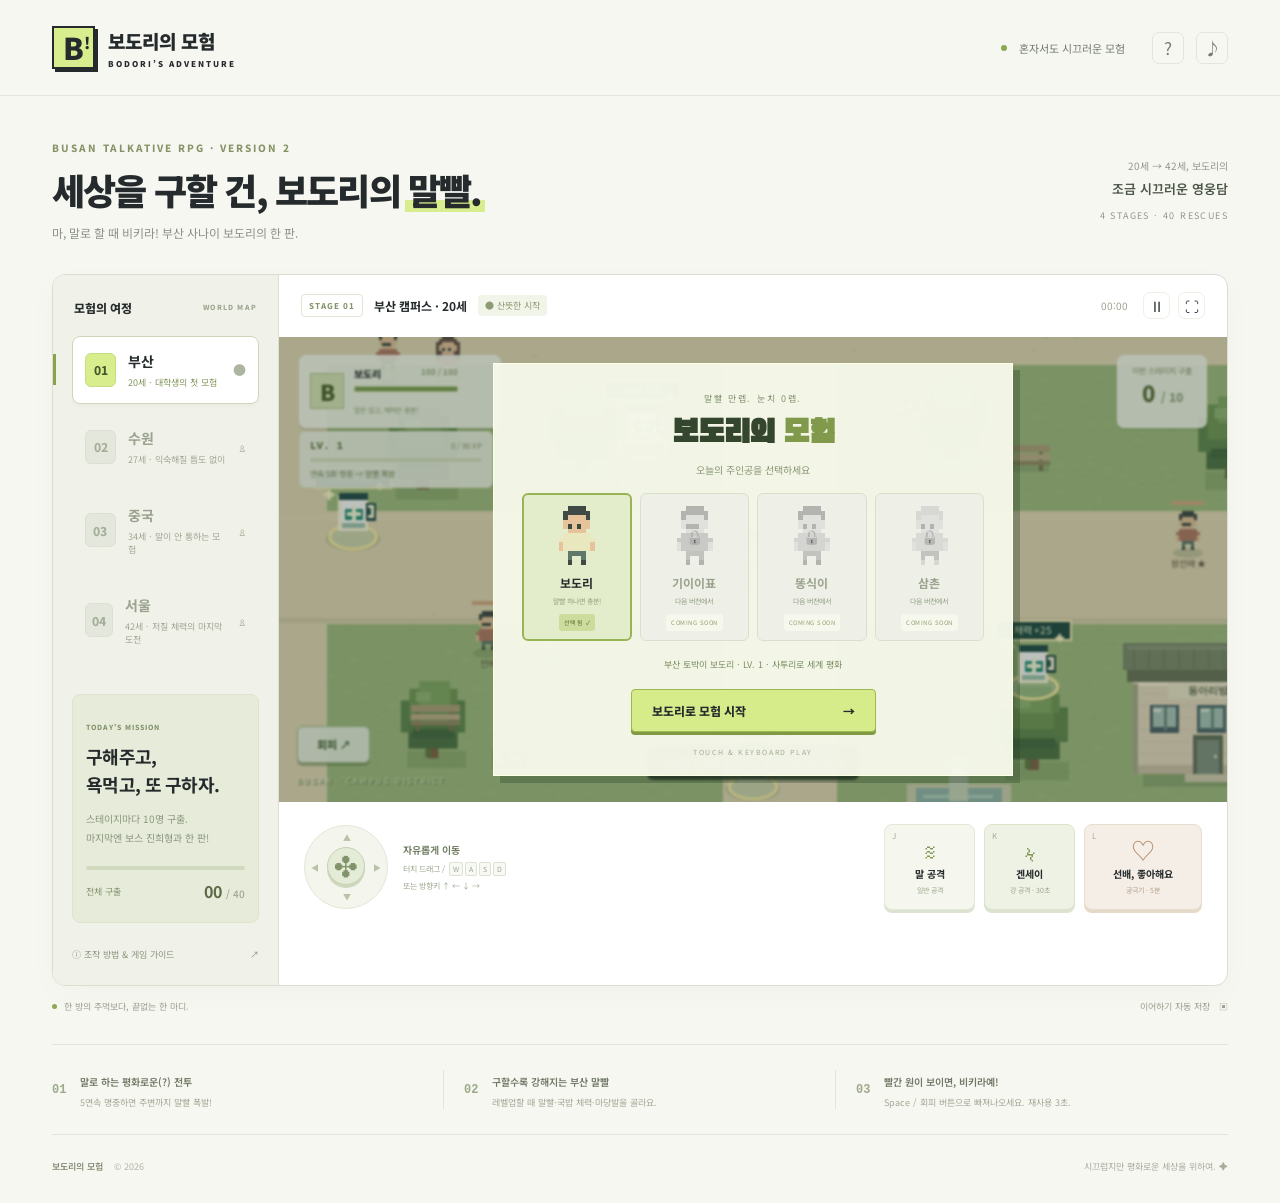
==== commit 3003a60a: "Make recovery items larger with bright pickup markers, labels and minimap icons" ====
--- a/bodori/index.html
+++ b/bodori/index.html
@@ -11,5 +11,5 @@
 </div></section><div class="bottom-line"><p><span class="status-dot"></span> 한 방의 주먹보다, 끝없는 한 마디.</p><span>이어하기 자동 저장 <span class="save-icon">▣</span></span></div>
 <section class="tips"><div><span class="tip-number">01</span><div><b>말로 하는 평화로운(?) 전투</b><p>5연속 명중하면 주변까지 말빨 폭발!</p></div></div><div><span class="tip-number">02</span><div><b>구할수록 강해지는 부산 말빨</b><p>레벨업할 때 말빨·국밥 체력·마당발을 골라요.</p></div></div><div><span class="tip-number">03</span><div><b>빨간 원이 보이면, 비키라예!</b><p>Space / 회피 버튼으로 빠져나오세요. 재사용 3초.</p></div></div></section>
 <footer><span>보도리의 모험 <span>© 2026</span></span><span>시끄럽지만 평화로운 세상을 위하여. ✦</span></footer></main>
-<dialog id="guide"><button class="close" id="closeGuide" aria-label="가이드 닫기">×</button><span class="eyebrow">HOW TO PLAY</span><h2>보도리 생존 가이드</h2><p>캠퍼스 곳곳의 <b>분홍색 느낌표</b>를 따라가세요. 선배를 쫓아내면 곁에 있는 여성이 구출됩니다. 인사는 조금 까칠할 수 있어요.</p><dl><dt>이동</dt><dd>터치 조이스틱 / WASD / 방향키. 화면을 터치해 그곳으로 이동할 수도 있어요.</dd><dt>J · 말 공격</dt><dd>가까운 상대에게 말을 쏟아내 멘탈을 깎아요. 길게 누르면 연속 공격! 2.5초 안에 이어서 5회 명중하면 더 강한 말빨이 주변 상대에게도 터져요.</dd><dt>K · 겐세이</dt><dd>드러눕기·빙글춤·꽃게걸음·넙죽인사 중 하나로 황당하게 만들어요! 행동 중에는 무적이며, 가장 가까운 상대 한 명을 즉시 퇴장. 재사용 30초.</dd><dt>L · 선배, 좋아해요</dt><dd>10초 동안 소문이 퍼져 모든 남자가 도망가요. 주변 선배는 즉시 퇴장. 재사용 5분.</dd><dt>Space / 회피 버튼</dt><dd>이동 방향으로 빠르게 피하며 잠깐 무적! 선배의 빨간 공격 예고 원을 보고 빠져나오세요. 재사용 3초.</dd><dt>레벨업과 성장</dt><dd>선배 구출 +35 XP, 왕선배 +55 XP, 후배 거절 +12 XP. 레벨마다 기본 위력과 최대 체력이 오르고, 말빨·국밥 체력·동네 마당발 중 특성을 고를 수 있어요. 레벨과 특성은 지역을 넘거나 재도전해도 유지됩니다.</dd><dt>스테이지 보스 · 진희형</dt><dd>선배 10명을 모두 쫓아내면 나타납니다. 몸집 2배, 체력은 55 / 80 / 105 / 130! 돌진 경로와 버럭 공격의 빨간 예고를 보고 회피하세요. 체력이 절반이면 진심 모드! 겐세이는 25% 이상, 궁극기는 20%의 체력을 깎으며 즉시 퇴장시키지는 못해요. 진희형을 물리쳐야 다음 지역과 마지막 연애 엔딩이 열립니다.</dd><dt>주의! 후배 출몰</dt><dd>“보도리 선배, 밥 사주세요! 놀아주세요!” 하며 따라와요. 붙잡히면 느려지고 체력이 줄어요. 말 공격으로 거절하거나 거리를 벌리세요.</dd></dl><p class="guide-tip">20세 부산 → 27세 수원 → 34세 중국(말 공격 약화) → 42세 서울(기본 체력 55 + 성장 보너스). 각 스테이지 10명 구출 후 진희형을 물리쳐야 클리어! 쿨다운은 스테이지를 넘어 유지되며 일시정지 중에는 멈춥니다.</p><button id="reset" class="reset">저장된 모험 초기화</button></dialog>
-<script src="game.js?v=6"></script></body></html>
+<dialog id="guide"><button class="close" id="closeGuide" aria-label="가이드 닫기">×</button><span class="eyebrow">HOW TO PLAY</span><h2>보도리 생존 가이드</h2><p>캠퍼스 곳곳의 <b>분홍색 느낌표</b>를 따라가세요. 선배를 쫓아내면 곁에 있는 여성이 구출됩니다. 인사는 조금 까칠할 수 있어요.</p><dl><dt>이동</dt><dd>터치 조이스틱 / WASD / 방향키. 화면을 터치해 그곳으로 이동할 수도 있어요.</dd><dt>J · 말 공격</dt><dd>가까운 상대에게 말을 쏟아내 멘탈을 깎아요. 길게 누르면 연속 공격! 2.5초 안에 이어서 5회 명중하면 더 강한 말빨이 주변 상대에게도 터져요.</dd><dt>K · 겐세이</dt><dd>드러눕기·빙글춤·꽃게걸음·넙죽인사 중 하나로 황당하게 만들어요! 행동 중에는 무적이며, 가장 가까운 상대 한 명을 즉시 퇴장. 재사용 30초.</dd><dt>L · 선배, 좋아해요</dt><dd>10초 동안 소문이 퍼져 모든 남자가 도망가요. 주변 선배는 즉시 퇴장. 재사용 5분.</dd><dt>Space / 회피 버튼</dt><dd>이동 방향으로 빠르게 피하며 잠깐 무적! 선배의 빨간 공격 예고 원을 보고 빠져나오세요. 재사용 3초.</dd><dt>회복 아이템 · 체력 +25</dt><dd>밝은 금색 원 안의 커피와 초록 십자 표시를 찾아가세요. 미니맵에도 +로 표시됩니다. 가까이 가면 체력이 최대 25 회복되고, 체력이 가득할 때는 사라지지 않아요.</dd><dt>레벨업과 성장</dt><dd>선배 구출 +35 XP, 왕선배 +55 XP, 후배 거절 +12 XP. 레벨마다 기본 위력과 최대 체력이 오르고, 말빨·국밥 체력·동네 마당발 중 특성을 고를 수 있어요. 레벨과 특성은 지역을 넘거나 재도전해도 유지됩니다.</dd><dt>스테이지 보스 · 진희형</dt><dd>선배 10명을 모두 쫓아내면 나타납니다. 몸집 2배, 체력은 55 / 80 / 105 / 130! 돌진 경로와 버럭 공격의 빨간 예고를 보고 회피하세요. 체력이 절반이면 진심 모드! 겐세이는 25% 이상, 궁극기는 20%의 체력을 깎으며 즉시 퇴장시키지는 못해요. 진희형을 물리쳐야 다음 지역과 마지막 연애 엔딩이 열립니다.</dd><dt>주의! 후배 출몰</dt><dd>“보도리 선배, 밥 사주세요! 놀아주세요!” 하며 따라와요. 붙잡히면 느려지고 체력이 줄어요. 말 공격으로 거절하거나 거리를 벌리세요.</dd></dl><p class="guide-tip">20세 부산 → 27세 수원 → 34세 중국(말 공격 약화) → 42세 서울(기본 체력 55 + 성장 보너스). 각 스테이지 10명 구출 후 진희형을 물리쳐야 클리어! 쿨다운은 스테이지를 넘어 유지되며 일시정지 중에는 멈춥니다.</p><button id="reset" class="reset">저장된 모험 초기화</button></dialog>
+<script src="game.js?v=7"></script></body></html>
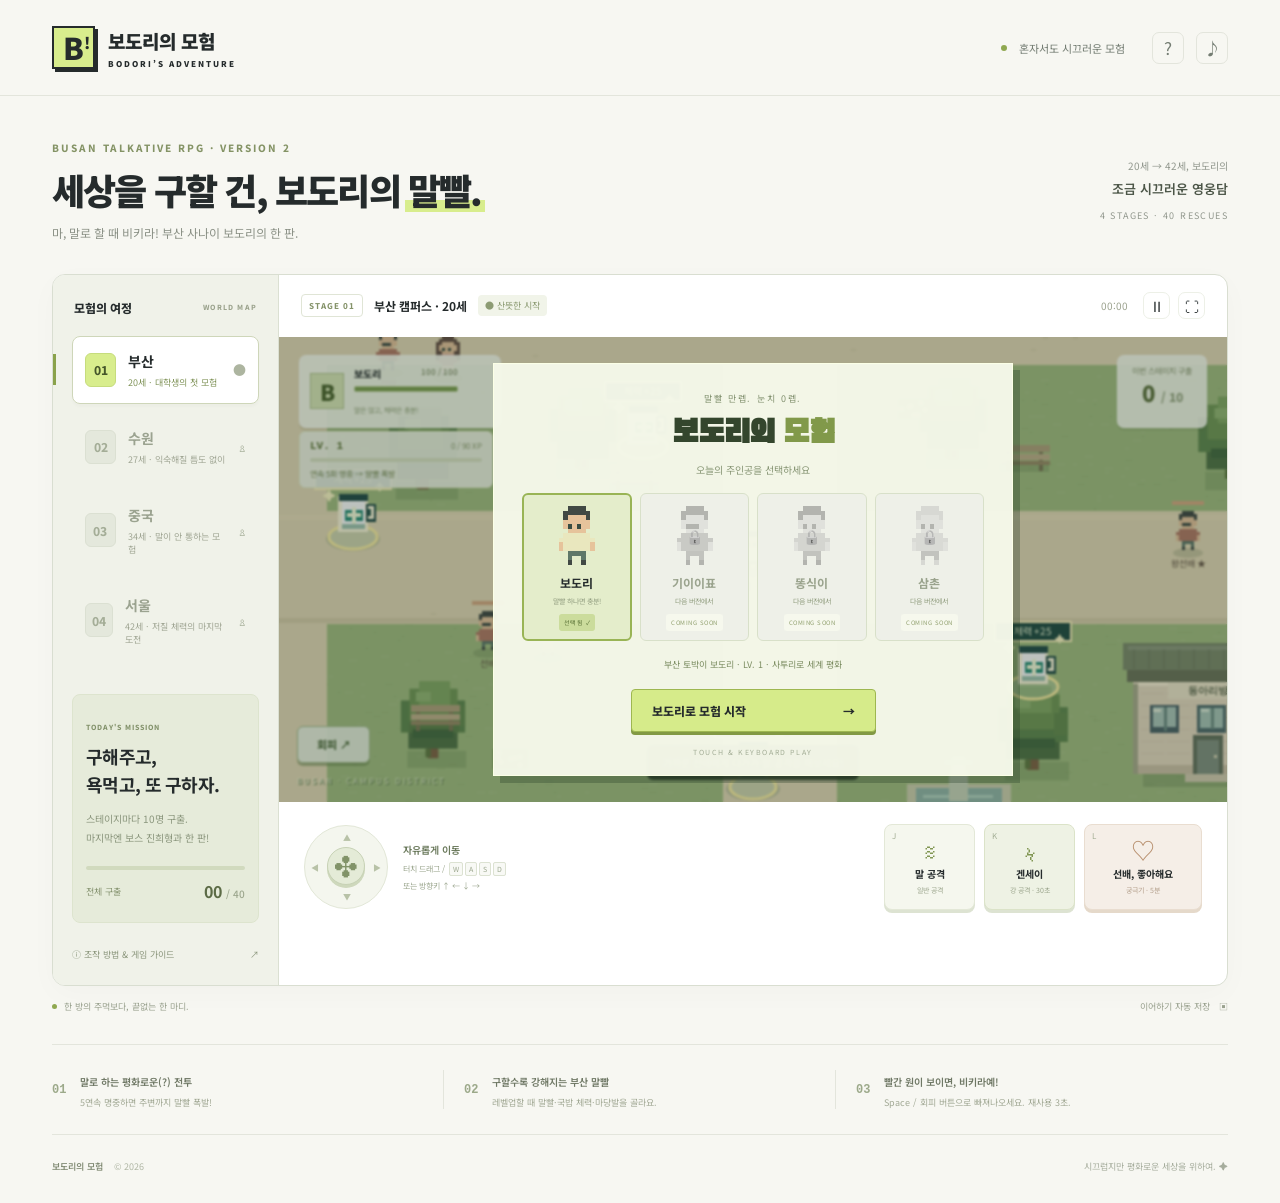
==== commit 6934e3df: "Strengthen player hit feedback with recoil, impact effects, damage numbers and brief recovery" ====
--- a/bodori/index.html
+++ b/bodori/index.html
@@ -1,15 +1,15 @@
 <!doctype html>
-<html lang="ko"><head><meta charset="utf-8"><meta name="viewport" content="width=device-width, initial-scale=1, viewport-fit=cover"><meta name="theme-color" content="#171b20"><meta name="description" content="말빨 하나로 전국을 누비는 보도리의 코믹 액션 어드벤처. 터치와 키보드로 즐기는 네 개의 스테이지."><title>보도리의 모험 · 말빨로 구하는 세상</title><link rel="stylesheet" href="style.css?v=6"></head>
+<html lang="ko"><head><meta charset="utf-8"><meta name="viewport" content="width=device-width, initial-scale=1, viewport-fit=cover"><meta name="theme-color" content="#171b20"><meta name="description" content="말빨 하나로 전국을 누비는 보도리의 코믹 액션 어드벤처. 터치와 키보드로 즐기는 네 개의 스테이지."><title>보도리의 모험 · 말빨로 구하는 세상</title><link rel="stylesheet" href="style.css?v=8"></head>
 <body>
 <header class="header"><a href="./" class="brand"><span class="brand-icon">B<span>!</span></span><div>보도리의 모험<small>BODORI’S ADVENTURE</small></div></a><nav><span class="live-dot"></span><span>혼자서도 시끄러운 모험</span><button id="helpTop" class="icon-button" aria-label="게임 방법">?</button><button id="sound" class="icon-button" aria-label="효과음 켜기" aria-pressed="false" title="효과음">♪</button></nav></header>
 <main><div class="intro"><div><div class="eyebrow">BUSAN TALKATIVE RPG · VERSION 2</div><h1>세상을 구할 건,<br class="mobile-break"> 보도리의 <em>말빨.</em></h1><p>마, 말로 할 때 비키라! 부산 사나이 보도리의 한 판.</p></div><div class="edition"><span>20세 → 42세, 보도리의</span><b>조금 시끄러운 영웅담</b><span>4 STAGES · 40 RESCUES</span></div></div>
 <section class="adventure" aria-label="보도리의 모험 게임">
 <aside class="sidebar"><div class="side-label">모험의 여정 <span>WORLD MAP</span></div><div id="stages" class="stages"></div><div class="mission"><span class="little-label">TODAY'S MISSION</span><h3>구해주고,<br>욕먹고, 또 구하자.</h3><p>스테이지마다 10명 구출.<br>마지막엔 보스 진희형과 한 판!</p><div class="mission-progress"><i id="missionFill"></i></div><div class="progress-label"><span>전체 구출</span><b id="total">00 <small>/ 40</small></b></div></div><button id="help" class="guide-link">ⓘ 조작 방법 & 게임 가이드 <span>↗</span></button></aside>
 <div class="game-column" id="gamePanel"><div class="game-toolbar"><div><span class="stage-tag" id="stageTag">STAGE 01</span><strong id="place">부산 캠퍼스</strong><span class="difficulty" id="difficulty">● 산뜻한 시작</span></div><div class="toolbar-actions"><span class="timer" id="timer">00:00</span><button class="icon-button" id="pause" aria-label="일시정지">Ⅱ</button><button class="icon-button" id="fullscreen" aria-label="게임 전체화면">⛶</button></div></div>
-<div id="bossHud" class="boss-hud" hidden><div><b id="bossName">진희형</b><span id="bossHPText"></span></div><div class="boss-hp"><i id="bossHPFill"></i></div><small>STAGE BOSS · 몸집 2배 · 빨간 예고를 피하세요</small></div><div class="viewport" id="viewport"><canvas id="game" aria-label="게임 월드맵. 방향키 또는 터치 조이스틱으로 이동하고 J, K, L 키로 공격합니다."></canvas><div class="hud"><div class="health-panel"><span class="portrait">B</span><div><div class="health-title">보도리 <span id="hpText">100 / 100</span></div><div class="health-bar"><i id="hpFill"></i></div><span class="health-caption" id="hpCaption">말은 많고, 체력은 충분!</span></div></div><div class="rescue-panel"><span>이번 스테이지 구출</span><b><span id="rescued">0</span> <small>/ 10</small></b></div></div><div class="growth-hud"><div><b id="playerLevel">LV. 1</b><span id="xpText">0 / 90 XP</span></div><div class="xp-bar"><i id="xpFill"></i></div><small id="comboText">연속 5회 명중 → 말빨 폭발</small></div><button id="dodge" class="dodge-button" title="Space · 3초 재사용 대기시간" aria-label="회피 · 스페이스 키">회피 ↗</button><div id="rumor" class="rumor" hidden>♥ 소문 확산 중 · <b>10</b>초</div><div id="toast" class="toast">가까운 선배에게 다가가 말 공격을 해보세요!</div><div class="map-caption" id="mapCaption">BUSAN · CAMPUS DISTRICT</div><div id="overlay" class="overlay"><div class="start-card"><span class="start-kicker">말빨 만렙. 눈치 0렙.</span><h2>보도리의<br><em>모험</em><span class="title-star">✦</span></h2><p>재수 없는 선배는 말로 쫓아내고,<br>도움이 필요한 사람을 구해보자!</p><button id="start" class="primary">모험 시작하기 <span>→</span></button><span class="start-hint">TOUCH & KEYBOARD PLAY</span></div></div></div>
+<div id="bossHud" class="boss-hud" hidden><div><b id="bossName">진희형</b><span id="bossHPText"></span></div><div class="boss-hp"><i id="bossHPFill"></i></div><small>STAGE BOSS · 몸집 2배 · 빨간 예고를 피하세요</small></div><div class="viewport" id="viewport"><canvas id="game" aria-label="게임 월드맵. 방향키 또는 터치 조이스틱으로 이동하고 J, K, L 키로 공격합니다."></canvas><div class="hud"><div class="health-panel"><span class="portrait">B</span><div><div class="health-title">보도리 <span id="hpText">100 / 100</span></div><div class="health-bar"><span id="hpTrail" class="hp-trail"></span><i id="hpFill"></i></div><span class="health-caption" id="hpCaption">말은 많고, 체력은 충분!</span></div></div><div class="rescue-panel"><span>이번 스테이지 구출</span><b><span id="rescued">0</span> <small>/ 10</small></b></div></div><div class="growth-hud"><div><b id="playerLevel">LV. 1</b><span id="xpText">0 / 90 XP</span></div><div class="xp-bar"><i id="xpFill"></i></div><small id="comboText">연속 5회 명중 → 말빨 폭발</small></div><button id="dodge" class="dodge-button" title="Space · 3초 재사용 대기시간" aria-label="회피 · 스페이스 키">회피 ↗</button><div id="rumor" class="rumor" hidden>♥ 소문 확산 중 · <b>10</b>초</div><div id="toast" class="toast">가까운 선배에게 다가가 말 공격을 해보세요!</div><div class="map-caption" id="mapCaption">BUSAN · CAMPUS DISTRICT</div><div id="overlay" class="overlay"><div class="start-card"><span class="start-kicker">말빨 만렙. 눈치 0렙.</span><h2>보도리의<br><em>모험</em><span class="title-star">✦</span></h2><p>재수 없는 선배는 말로 쫓아내고,<br>도움이 필요한 사람을 구해보자!</p><button id="start" class="primary">모험 시작하기 <span>→</span></button><span class="start-hint">TOUCH & KEYBOARD PLAY</span></div></div></div>
 <div class="controls"><div class="move-control"><div class="joystick" id="joystick" aria-label="터치 이동 조이스틱"><span class="dir up">▲</span><span class="dir down">▼</span><span class="dir left">◀</span><span class="dir right">▶</span><div id="stick" class="stick">✣</div></div><div class="control-note"><b>자유롭게 이동</b><span>터치 드래그 / <kbd>W</kbd><kbd>A</kbd><kbd>S</kbd><kbd>D</kbd></span><span>또는 방향키 ↑ ← ↓ →</span></div></div><div class="attack-controls"><button class="attack normal" id="normal"><span class="key">J</span><span class="attack-icon">≋</span><b>말 공격</b><small>일반 공격</small><span class="cooldown"></span></button><button class="attack strong" id="strong"><span class="key">K</span><span class="attack-icon">ϟ</span><b>겐세이</b><small>강 공격 · 30초</small><span class="cooldown"></span></button><button class="attack ultimate" id="ultimate"><span class="key">L</span><span class="attack-icon">♡</span><b>선배, 좋아해요</b><small>궁극기 · 5분</small><span class="cooldown"></span></button></div></div>
 </div></section><div class="bottom-line"><p><span class="status-dot"></span> 한 방의 주먹보다, 끝없는 한 마디.</p><span>이어하기 자동 저장 <span class="save-icon">▣</span></span></div>
 <section class="tips"><div><span class="tip-number">01</span><div><b>말로 하는 평화로운(?) 전투</b><p>5연속 명중하면 주변까지 말빨 폭발!</p></div></div><div><span class="tip-number">02</span><div><b>구할수록 강해지는 부산 말빨</b><p>레벨업할 때 말빨·국밥 체력·마당발을 골라요.</p></div></div><div><span class="tip-number">03</span><div><b>빨간 원이 보이면, 비키라예!</b><p>Space / 회피 버튼으로 빠져나오세요. 재사용 3초.</p></div></div></section>
 <footer><span>보도리의 모험 <span>© 2026</span></span><span>시끄럽지만 평화로운 세상을 위하여. ✦</span></footer></main>
-<dialog id="guide"><button class="close" id="closeGuide" aria-label="가이드 닫기">×</button><span class="eyebrow">HOW TO PLAY</span><h2>보도리 생존 가이드</h2><p>캠퍼스 곳곳의 <b>분홍색 느낌표</b>를 따라가세요. 선배를 쫓아내면 곁에 있는 여성이 구출됩니다. 인사는 조금 까칠할 수 있어요.</p><dl><dt>이동</dt><dd>터치 조이스틱 / WASD / 방향키. 화면을 터치해 그곳으로 이동할 수도 있어요.</dd><dt>J · 말 공격</dt><dd>가까운 상대에게 말을 쏟아내 멘탈을 깎아요. 길게 누르면 연속 공격! 2.5초 안에 이어서 5회 명중하면 더 강한 말빨이 주변 상대에게도 터져요.</dd><dt>K · 겐세이</dt><dd>드러눕기·빙글춤·꽃게걸음·넙죽인사 중 하나로 황당하게 만들어요! 행동 중에는 무적이며, 가장 가까운 상대 한 명을 즉시 퇴장. 재사용 30초.</dd><dt>L · 선배, 좋아해요</dt><dd>10초 동안 소문이 퍼져 모든 남자가 도망가요. 주변 선배는 즉시 퇴장. 재사용 5분.</dd><dt>Space / 회피 버튼</dt><dd>이동 방향으로 빠르게 피하며 잠깐 무적! 선배의 빨간 공격 예고 원을 보고 빠져나오세요. 재사용 3초.</dd><dt>회복 아이템 · 체력 +25</dt><dd>밝은 금색 원 안의 커피와 초록 십자 표시를 찾아가세요. 미니맵에도 +로 표시됩니다. 가까이 가면 체력이 최대 25 회복되고, 체력이 가득할 때는 사라지지 않아요.</dd><dt>레벨업과 성장</dt><dd>선배 구출 +35 XP, 왕선배 +55 XP, 후배 거절 +12 XP. 레벨마다 기본 위력과 최대 체력이 오르고, 말빨·국밥 체력·동네 마당발 중 특성을 고를 수 있어요. 레벨과 특성은 지역을 넘거나 재도전해도 유지됩니다.</dd><dt>스테이지 보스 · 진희형</dt><dd>선배 10명을 모두 쫓아내면 나타납니다. 몸집 2배, 체력은 55 / 80 / 105 / 130! 돌진 경로와 버럭 공격의 빨간 예고를 보고 회피하세요. 체력이 절반이면 진심 모드! 겐세이는 25% 이상, 궁극기는 20%의 체력을 깎으며 즉시 퇴장시키지는 못해요. 진희형을 물리쳐야 다음 지역과 마지막 연애 엔딩이 열립니다.</dd><dt>주의! 후배 출몰</dt><dd>“보도리 선배, 밥 사주세요! 놀아주세요!” 하며 따라와요. 붙잡히면 느려지고 체력이 줄어요. 말 공격으로 거절하거나 거리를 벌리세요.</dd></dl><p class="guide-tip">20세 부산 → 27세 수원 → 34세 중국(말 공격 약화) → 42세 서울(기본 체력 55 + 성장 보너스). 각 스테이지 10명 구출 후 진희형을 물리쳐야 클리어! 쿨다운은 스테이지를 넘어 유지되며 일시정지 중에는 멈춥니다.</p><button id="reset" class="reset">저장된 모험 초기화</button></dialog>
-<script src="game.js?v=7"></script></body></html>
+<dialog id="guide"><button class="close" id="closeGuide" aria-label="가이드 닫기">×</button><span class="eyebrow">HOW TO PLAY</span><h2>보도리 생존 가이드</h2><p>캠퍼스 곳곳의 <b>분홍색 느낌표</b>를 따라가세요. 선배를 쫓아내면 곁에 있는 여성이 구출됩니다. 인사는 조금 까칠할 수 있어요.</p><dl><dt>이동</dt><dd>터치 조이스틱 / WASD / 방향키. 화면을 터치해 그곳으로 이동할 수도 있어요.</dd><dt>J · 말 공격</dt><dd>가까운 상대에게 말을 쏟아내 멘탈을 깎아요. 길게 누르면 연속 공격! 2.5초 안에 이어서 5회 명중하면 더 강한 말빨이 주변 상대에게도 터져요.</dd><dt>K · 겐세이</dt><dd>드러눕기·빙글춤·꽃게걸음·넙죽인사 중 하나로 황당하게 만들어요! 행동 중에는 무적이며, 가장 가까운 상대 한 명을 즉시 퇴장. 재사용 30초.</dd><dt>L · 선배, 좋아해요</dt><dd>10초 동안 소문이 퍼져 모든 남자가 도망가요. 주변 선배는 즉시 퇴장. 재사용 5분.</dd><dt>Space / 회피 버튼</dt><dd>이동 방향으로 빠르게 피하며 잠깐 무적! 선배의 빨간 공격 예고 원을 보고 빠져나오세요. 재사용 3초.</dd><dt>회복 아이템 · 체력 +25</dt><dd>밝은 금색 원 안의 커피와 초록 십자 표시를 찾아가세요. 미니맵에도 +로 표시됩니다. 가까이 가면 체력이 최대 25 회복되고, 체력이 가득할 때는 사라지지 않아요.</dd><dt>피격과 회복</dt><dd>맞으면 충격 효과와 함께 잠깐 밀려나며, 감소한 체력이 숫자로 표시돼요. 직후 잠깐 무적이 되지만 몸을 추스르는 동안에는 공격과 회피를 할 수 없어요. 진희형의 공격은 더 크게 밀어냅니다. 효과음 버튼을 켜면 타격음도 들려요.</dd><dt>레벨업과 성장</dt><dd>선배 구출 +35 XP, 왕선배 +55 XP, 후배 거절 +12 XP. 레벨마다 기본 위력과 최대 체력이 오르고, 말빨·국밥 체력·동네 마당발 중 특성을 고를 수 있어요. 레벨과 특성은 지역을 넘거나 재도전해도 유지됩니다.</dd><dt>스테이지 보스 · 진희형</dt><dd>선배 10명을 모두 쫓아내면 나타납니다. 몸집 2배, 체력은 55 / 80 / 105 / 130! 돌진 경로와 버럭 공격의 빨간 예고를 보고 회피하세요. 체력이 절반이면 진심 모드! 겐세이는 25% 이상, 궁극기는 20%의 체력을 깎으며 즉시 퇴장시키지는 못해요. 진희형을 물리쳐야 다음 지역과 마지막 연애 엔딩이 열립니다.</dd><dt>주의! 후배 출몰</dt><dd>“보도리 선배, 밥 사주세요! 놀아주세요!” 하며 따라와요. 붙잡히면 느려지고 체력이 줄어요. 말 공격으로 거절하거나 거리를 벌리세요.</dd></dl><p class="guide-tip">20세 부산 → 27세 수원 → 34세 중국(말 공격 약화) → 42세 서울(기본 체력 55 + 성장 보너스). 각 스테이지 10명 구출 후 진희형을 물리쳐야 클리어! 쿨다운은 스테이지를 넘어 유지되며 일시정지 중에는 멈춥니다.</p><button id="reset" class="reset">저장된 모험 초기화</button></dialog>
+<script src="game.js?v=8"></script></body></html>
--- a/bodori/style.css
+++ b/bodori/style.css
@@ -15,3 +15,5 @@
 
 /* Boss status occupies its own row outside the playfield. */
 .boss-hud{display:flex;position:static;align-items:center;gap:14px;width:100%;min-height:43px;padding:10px 20px;background:#4a332b;color:#f5ddbd;border-top:1px solid #e4b88c;pointer-events:none}.boss-hud[hidden]{display:none}.boss-hud>div:first-child{display:flex;align-items:center;gap:12px;flex-shrink:0}.boss-hud b{font-size:12px;white-space:nowrap}.boss-hud span{font-size:9px;font-variant-numeric:tabular-nums;white-space:nowrap}.boss-hp{height:7px;flex:1;min-width:40px;background:#7d5846;border-radius:3px;overflow:hidden}.boss-hp i{display:block;width:100%;height:100%;background:#e4a172;transition:width .15s}.boss-hud small{font-size:7px;color:#cfae8e;white-space:nowrap}.game-column:fullscreen{display:flex;flex-direction:column;background:#fff;width:100vw;height:100dvh;overflow:hidden}.game-column:fullscreen .game-toolbar,.game-column:fullscreen .boss-hud,.game-column:fullscreen .controls{flex-shrink:0}.game-column:fullscreen .viewport{flex:1;min-height:0;height:auto}.game-column:fullscreen .viewport canvas{width:100%;height:100%}@media(max-width:1100px){.boss-hud small{display:none}}@media(max-width:760px){.boss-hud{min-height:39px;padding:8px 12px;gap:10px}.boss-hud b{font-size:11px}.boss-hud span{font-size:8px}.boss-hud>div:first-child{gap:8px}}
+
+.health-bar{position:relative}.health-bar .hp-trail{position:absolute;inset:0 auto 0 0;width:100%;height:100%;background:#e9ad78;transition:width .65s .12s}.health-bar i{position:relative;z-index:1}.health-panel[data-hit=true]{border-color:#d97958;box-shadow:0 0 0 2px #e7a47970}.health-panel[data-hit=true] .portrait{background:#f4d7b5;border-color:#cf835f}
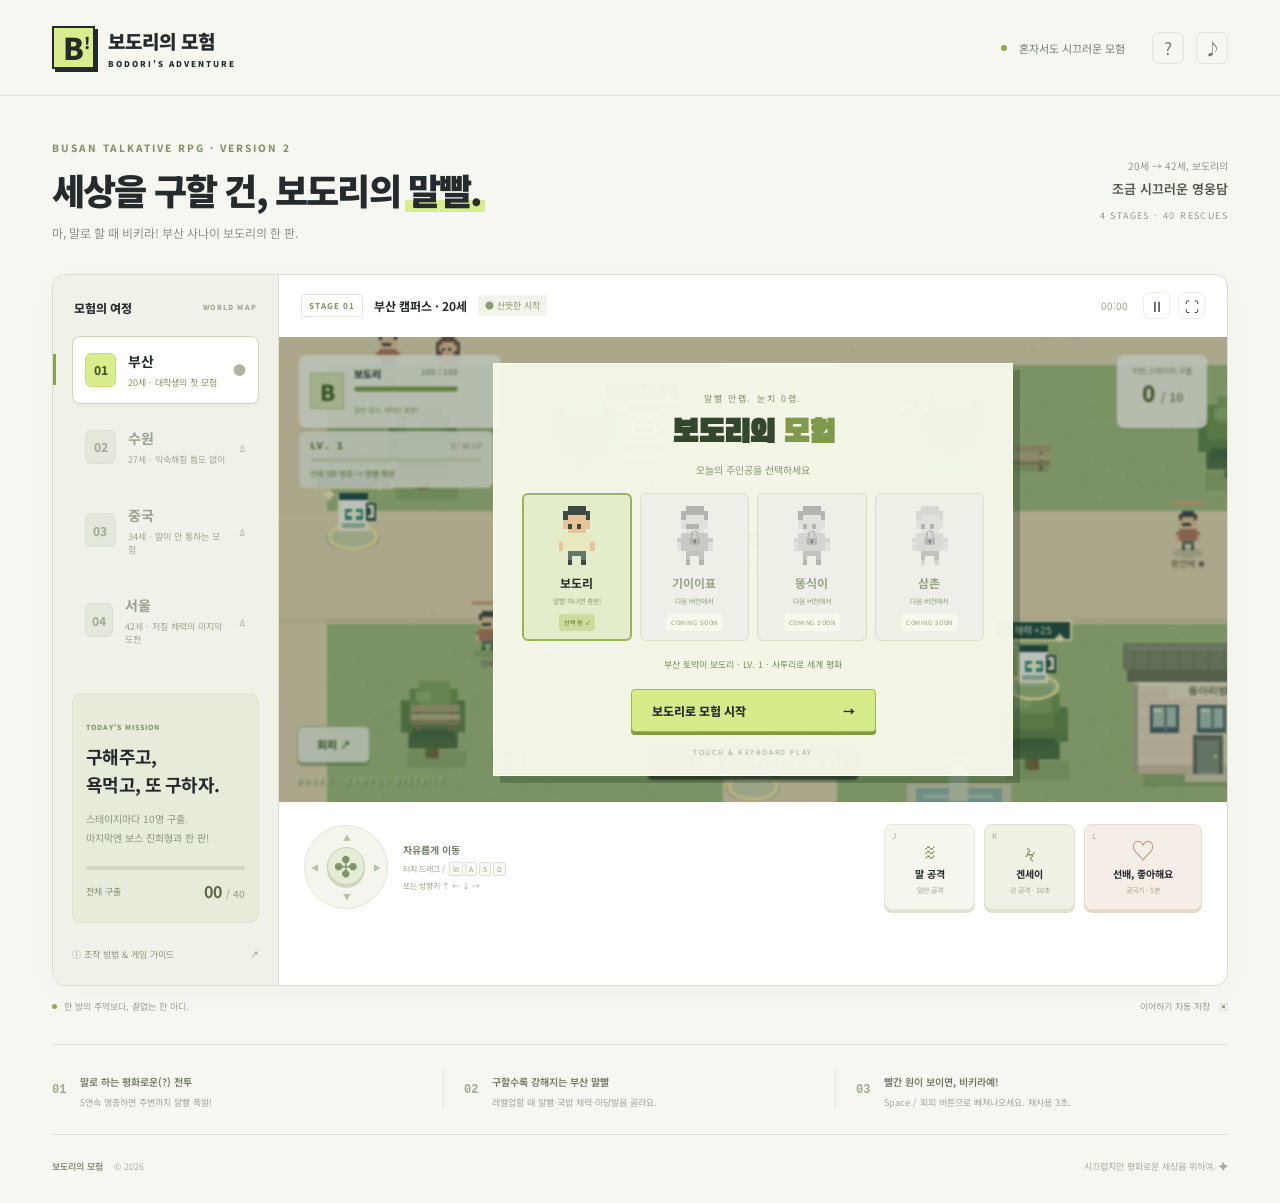
==== commit 6cbfbc38: "Prevent controller gestures from scrolling the page and isolate multitouch pointer ownership" ====
--- a/bodori/index.html
+++ b/bodori/index.html
@@ -1,5 +1,5 @@
 <!doctype html>
-<html lang="ko"><head><meta charset="utf-8"><meta name="viewport" content="width=device-width, initial-scale=1, viewport-fit=cover"><meta name="theme-color" content="#171b20"><meta name="description" content="말빨 하나로 전국을 누비는 보도리의 코믹 액션 어드벤처. 터치와 키보드로 즐기는 네 개의 스테이지."><title>보도리의 모험 · 말빨로 구하는 세상</title><link rel="stylesheet" href="style.css?v=8"></head>
+<html lang="ko"><head><meta charset="utf-8"><meta name="viewport" content="width=device-width, initial-scale=1, viewport-fit=cover"><meta name="theme-color" content="#171b20"><meta name="description" content="말빨 하나로 전국을 누비는 보도리의 코믹 액션 어드벤처. 터치와 키보드로 즐기는 네 개의 스테이지."><title>보도리의 모험 · 말빨로 구하는 세상</title><link rel="stylesheet" href="style.css?v=9"></head>
 <body>
 <header class="header"><a href="./" class="brand"><span class="brand-icon">B<span>!</span></span><div>보도리의 모험<small>BODORI’S ADVENTURE</small></div></a><nav><span class="live-dot"></span><span>혼자서도 시끄러운 모험</span><button id="helpTop" class="icon-button" aria-label="게임 방법">?</button><button id="sound" class="icon-button" aria-label="효과음 켜기" aria-pressed="false" title="효과음">♪</button></nav></header>
 <main><div class="intro"><div><div class="eyebrow">BUSAN TALKATIVE RPG · VERSION 2</div><h1>세상을 구할 건,<br class="mobile-break"> 보도리의 <em>말빨.</em></h1><p>마, 말로 할 때 비키라! 부산 사나이 보도리의 한 판.</p></div><div class="edition"><span>20세 → 42세, 보도리의</span><b>조금 시끄러운 영웅담</b><span>4 STAGES · 40 RESCUES</span></div></div>
@@ -7,9 +7,9 @@
 <aside class="sidebar"><div class="side-label">모험의 여정 <span>WORLD MAP</span></div><div id="stages" class="stages"></div><div class="mission"><span class="little-label">TODAY'S MISSION</span><h3>구해주고,<br>욕먹고, 또 구하자.</h3><p>스테이지마다 10명 구출.<br>마지막엔 보스 진희형과 한 판!</p><div class="mission-progress"><i id="missionFill"></i></div><div class="progress-label"><span>전체 구출</span><b id="total">00 <small>/ 40</small></b></div></div><button id="help" class="guide-link">ⓘ 조작 방법 & 게임 가이드 <span>↗</span></button></aside>
 <div class="game-column" id="gamePanel"><div class="game-toolbar"><div><span class="stage-tag" id="stageTag">STAGE 01</span><strong id="place">부산 캠퍼스</strong><span class="difficulty" id="difficulty">● 산뜻한 시작</span></div><div class="toolbar-actions"><span class="timer" id="timer">00:00</span><button class="icon-button" id="pause" aria-label="일시정지">Ⅱ</button><button class="icon-button" id="fullscreen" aria-label="게임 전체화면">⛶</button></div></div>
 <div id="bossHud" class="boss-hud" hidden><div><b id="bossName">진희형</b><span id="bossHPText"></span></div><div class="boss-hp"><i id="bossHPFill"></i></div><small>STAGE BOSS · 몸집 2배 · 빨간 예고를 피하세요</small></div><div class="viewport" id="viewport"><canvas id="game" aria-label="게임 월드맵. 방향키 또는 터치 조이스틱으로 이동하고 J, K, L 키로 공격합니다."></canvas><div class="hud"><div class="health-panel"><span class="portrait">B</span><div><div class="health-title">보도리 <span id="hpText">100 / 100</span></div><div class="health-bar"><span id="hpTrail" class="hp-trail"></span><i id="hpFill"></i></div><span class="health-caption" id="hpCaption">말은 많고, 체력은 충분!</span></div></div><div class="rescue-panel"><span>이번 스테이지 구출</span><b><span id="rescued">0</span> <small>/ 10</small></b></div></div><div class="growth-hud"><div><b id="playerLevel">LV. 1</b><span id="xpText">0 / 90 XP</span></div><div class="xp-bar"><i id="xpFill"></i></div><small id="comboText">연속 5회 명중 → 말빨 폭발</small></div><button id="dodge" class="dodge-button" title="Space · 3초 재사용 대기시간" aria-label="회피 · 스페이스 키">회피 ↗</button><div id="rumor" class="rumor" hidden>♥ 소문 확산 중 · <b>10</b>초</div><div id="toast" class="toast">가까운 선배에게 다가가 말 공격을 해보세요!</div><div class="map-caption" id="mapCaption">BUSAN · CAMPUS DISTRICT</div><div id="overlay" class="overlay"><div class="start-card"><span class="start-kicker">말빨 만렙. 눈치 0렙.</span><h2>보도리의<br><em>모험</em><span class="title-star">✦</span></h2><p>재수 없는 선배는 말로 쫓아내고,<br>도움이 필요한 사람을 구해보자!</p><button id="start" class="primary">모험 시작하기 <span>→</span></button><span class="start-hint">TOUCH & KEYBOARD PLAY</span></div></div></div>
-<div class="controls"><div class="move-control"><div class="joystick" id="joystick" aria-label="터치 이동 조이스틱"><span class="dir up">▲</span><span class="dir down">▼</span><span class="dir left">◀</span><span class="dir right">▶</span><div id="stick" class="stick">✣</div></div><div class="control-note"><b>자유롭게 이동</b><span>터치 드래그 / <kbd>W</kbd><kbd>A</kbd><kbd>S</kbd><kbd>D</kbd></span><span>또는 방향키 ↑ ← ↓ →</span></div></div><div class="attack-controls"><button class="attack normal" id="normal"><span class="key">J</span><span class="attack-icon">≋</span><b>말 공격</b><small>일반 공격</small><span class="cooldown"></span></button><button class="attack strong" id="strong"><span class="key">K</span><span class="attack-icon">ϟ</span><b>겐세이</b><small>강 공격 · 30초</small><span class="cooldown"></span></button><button class="attack ultimate" id="ultimate"><span class="key">L</span><span class="attack-icon">♡</span><b>선배, 좋아해요</b><small>궁극기 · 5분</small><span class="cooldown"></span></button></div></div>
+<div class="controls" id="controls"><div class="move-control"><div class="joystick" id="joystick" aria-label="터치 이동 조이스틱"><span class="dir up">▲</span><span class="dir down">▼</span><span class="dir left">◀</span><span class="dir right">▶</span><div id="stick" class="stick">✣</div></div><div class="control-note"><b>자유롭게 이동</b><span>터치 드래그 / <kbd>W</kbd><kbd>A</kbd><kbd>S</kbd><kbd>D</kbd></span><span>또는 방향키 ↑ ← ↓ →</span></div></div><div class="attack-controls"><button class="attack normal" id="normal"><span class="key">J</span><span class="attack-icon">≋</span><b>말 공격</b><small>일반 공격</small><span class="cooldown"></span></button><button class="attack strong" id="strong"><span class="key">K</span><span class="attack-icon">ϟ</span><b>겐세이</b><small>강 공격 · 30초</small><span class="cooldown"></span></button><button class="attack ultimate" id="ultimate"><span class="key">L</span><span class="attack-icon">♡</span><b>선배, 좋아해요</b><small>궁극기 · 5분</small><span class="cooldown"></span></button></div></div>
 </div></section><div class="bottom-line"><p><span class="status-dot"></span> 한 방의 주먹보다, 끝없는 한 마디.</p><span>이어하기 자동 저장 <span class="save-icon">▣</span></span></div>
 <section class="tips"><div><span class="tip-number">01</span><div><b>말로 하는 평화로운(?) 전투</b><p>5연속 명중하면 주변까지 말빨 폭발!</p></div></div><div><span class="tip-number">02</span><div><b>구할수록 강해지는 부산 말빨</b><p>레벨업할 때 말빨·국밥 체력·마당발을 골라요.</p></div></div><div><span class="tip-number">03</span><div><b>빨간 원이 보이면, 비키라예!</b><p>Space / 회피 버튼으로 빠져나오세요. 재사용 3초.</p></div></div></section>
 <footer><span>보도리의 모험 <span>© 2026</span></span><span>시끄럽지만 평화로운 세상을 위하여. ✦</span></footer></main>
 <dialog id="guide"><button class="close" id="closeGuide" aria-label="가이드 닫기">×</button><span class="eyebrow">HOW TO PLAY</span><h2>보도리 생존 가이드</h2><p>캠퍼스 곳곳의 <b>분홍색 느낌표</b>를 따라가세요. 선배를 쫓아내면 곁에 있는 여성이 구출됩니다. 인사는 조금 까칠할 수 있어요.</p><dl><dt>이동</dt><dd>터치 조이스틱 / WASD / 방향키. 화면을 터치해 그곳으로 이동할 수도 있어요.</dd><dt>J · 말 공격</dt><dd>가까운 상대에게 말을 쏟아내 멘탈을 깎아요. 길게 누르면 연속 공격! 2.5초 안에 이어서 5회 명중하면 더 강한 말빨이 주변 상대에게도 터져요.</dd><dt>K · 겐세이</dt><dd>드러눕기·빙글춤·꽃게걸음·넙죽인사 중 하나로 황당하게 만들어요! 행동 중에는 무적이며, 가장 가까운 상대 한 명을 즉시 퇴장. 재사용 30초.</dd><dt>L · 선배, 좋아해요</dt><dd>10초 동안 소문이 퍼져 모든 남자가 도망가요. 주변 선배는 즉시 퇴장. 재사용 5분.</dd><dt>Space / 회피 버튼</dt><dd>이동 방향으로 빠르게 피하며 잠깐 무적! 선배의 빨간 공격 예고 원을 보고 빠져나오세요. 재사용 3초.</dd><dt>회복 아이템 · 체력 +25</dt><dd>밝은 금색 원 안의 커피와 초록 십자 표시를 찾아가세요. 미니맵에도 +로 표시됩니다. 가까이 가면 체력이 최대 25 회복되고, 체력이 가득할 때는 사라지지 않아요.</dd><dt>피격과 회복</dt><dd>맞으면 충격 효과와 함께 잠깐 밀려나며, 감소한 체력이 숫자로 표시돼요. 직후 잠깐 무적이 되지만 몸을 추스르는 동안에는 공격과 회피를 할 수 없어요. 진희형의 공격은 더 크게 밀어냅니다. 효과음 버튼을 켜면 타격음도 들려요.</dd><dt>레벨업과 성장</dt><dd>선배 구출 +35 XP, 왕선배 +55 XP, 후배 거절 +12 XP. 레벨마다 기본 위력과 최대 체력이 오르고, 말빨·국밥 체력·동네 마당발 중 특성을 고를 수 있어요. 레벨과 특성은 지역을 넘거나 재도전해도 유지됩니다.</dd><dt>스테이지 보스 · 진희형</dt><dd>선배 10명을 모두 쫓아내면 나타납니다. 몸집 2배, 체력은 55 / 80 / 105 / 130! 돌진 경로와 버럭 공격의 빨간 예고를 보고 회피하세요. 체력이 절반이면 진심 모드! 겐세이는 25% 이상, 궁극기는 20%의 체력을 깎으며 즉시 퇴장시키지는 못해요. 진희형을 물리쳐야 다음 지역과 마지막 연애 엔딩이 열립니다.</dd><dt>주의! 후배 출몰</dt><dd>“보도리 선배, 밥 사주세요! 놀아주세요!” 하며 따라와요. 붙잡히면 느려지고 체력이 줄어요. 말 공격으로 거절하거나 거리를 벌리세요.</dd></dl><p class="guide-tip">20세 부산 → 27세 수원 → 34세 중국(말 공격 약화) → 42세 서울(기본 체력 55 + 성장 보너스). 각 스테이지 10명 구출 후 진희형을 물리쳐야 클리어! 쿨다운은 스테이지를 넘어 유지되며 일시정지 중에는 멈춥니다.</p><button id="reset" class="reset">저장된 모험 초기화</button></dialog>
-<script src="game.js?v=8"></script></body></html>
+<script src="game.js?v=9"></script></body></html>
--- a/bodori/style.css
+++ b/bodori/style.css
@@ -17,3 +17,6 @@
 .boss-hud{display:flex;position:static;align-items:center;gap:14px;width:100%;min-height:43px;padding:10px 20px;background:#4a332b;color:#f5ddbd;border-top:1px solid #e4b88c;pointer-events:none}.boss-hud[hidden]{display:none}.boss-hud>div:first-child{display:flex;align-items:center;gap:12px;flex-shrink:0}.boss-hud b{font-size:12px;white-space:nowrap}.boss-hud span{font-size:9px;font-variant-numeric:tabular-nums;white-space:nowrap}.boss-hp{height:7px;flex:1;min-width:40px;background:#7d5846;border-radius:3px;overflow:hidden}.boss-hp i{display:block;width:100%;height:100%;background:#e4a172;transition:width .15s}.boss-hud small{font-size:7px;color:#cfae8e;white-space:nowrap}.game-column:fullscreen{display:flex;flex-direction:column;background:#fff;width:100vw;height:100dvh;overflow:hidden}.game-column:fullscreen .game-toolbar,.game-column:fullscreen .boss-hud,.game-column:fullscreen .controls{flex-shrink:0}.game-column:fullscreen .viewport{flex:1;min-height:0;height:auto}.game-column:fullscreen .viewport canvas{width:100%;height:100%}@media(max-width:1100px){.boss-hud small{display:none}}@media(max-width:760px){.boss-hud{min-height:39px;padding:8px 12px;gap:10px}.boss-hud b{font-size:11px}.boss-hud span{font-size:8px}.boss-hud>div:first-child{gap:8px}}
 
 .health-bar{position:relative}.health-bar .hp-trail{position:absolute;inset:0 auto 0 0;width:100%;height:100%;background:#e9ad78;transition:width .65s .12s}.health-bar i{position:relative;z-index:1}.health-panel[data-hit=true]{border-color:#d97958;box-shadow:0 0 0 2px #e7a47970}.health-panel[data-hit=true] .portrait{background:#f4d7b5;border-color:#cf835f}
+
+/* Native page gestures must not compete with the two-thumb controller. */
+.controls,.controls *{touch-action:none;-webkit-user-select:none;user-select:none;-webkit-touch-callout:none}.controls{overscroll-behavior:none}.game-column{overflow-anchor:none}
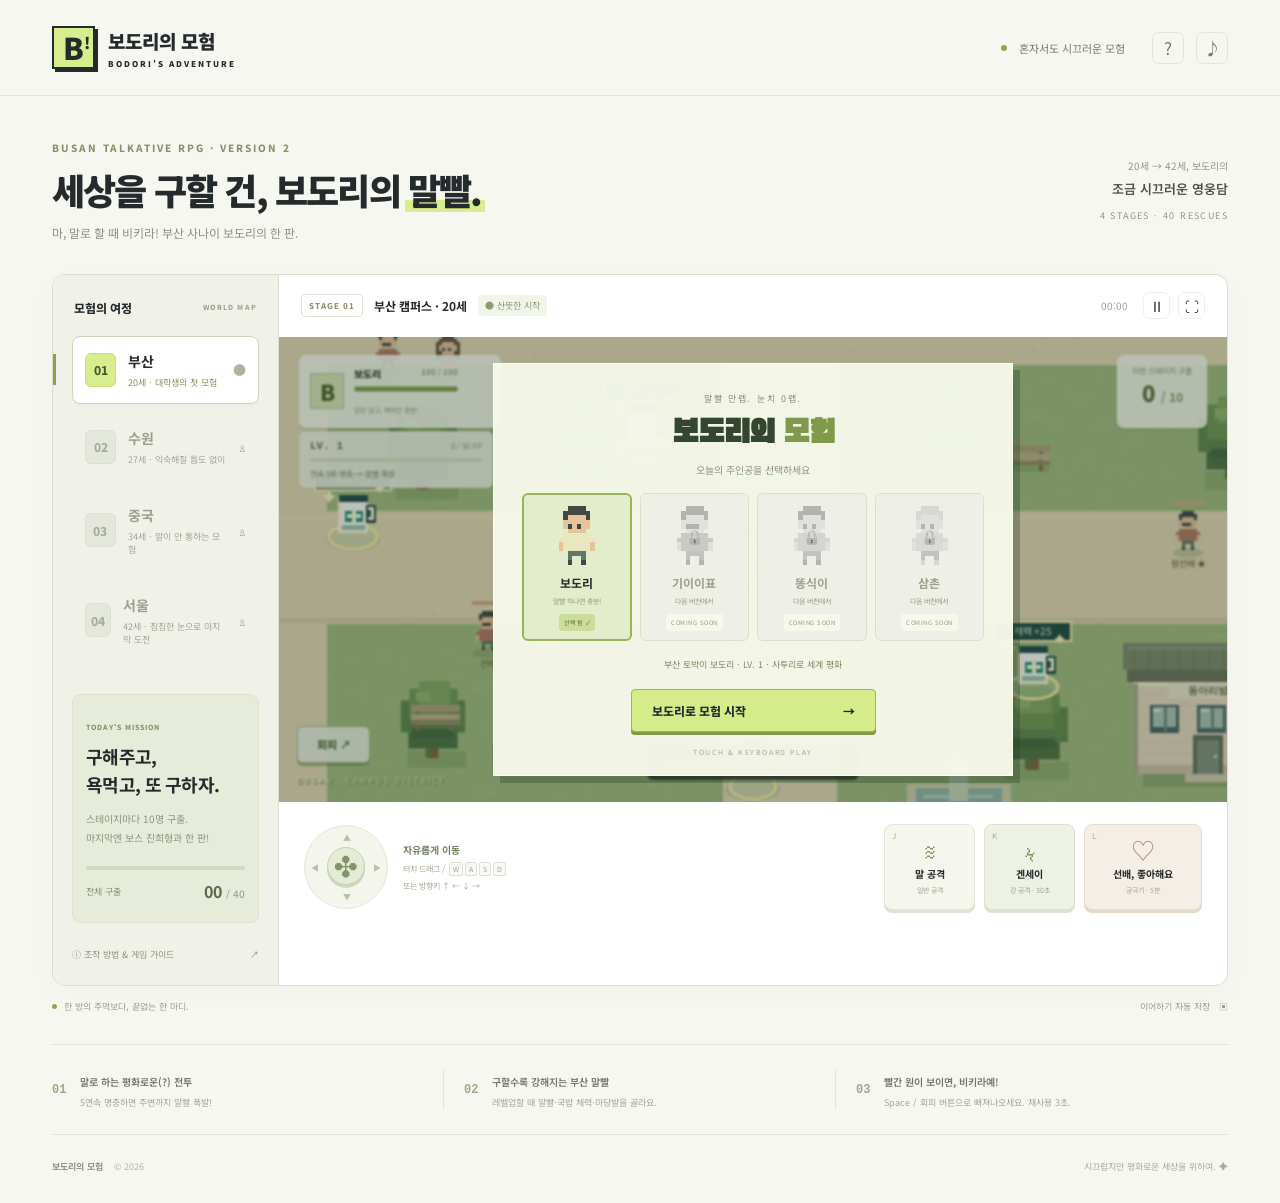
==== commit b6d01a28: "Add distance-based blurred vision and occasional Busan eyesight dialogue to Seoul" ====
--- a/bodori/index.html
+++ b/bodori/index.html
@@ -11,5 +11,5 @@
 </div></section><div class="bottom-line"><p><span class="status-dot"></span> 한 방의 주먹보다, 끝없는 한 마디.</p><span>이어하기 자동 저장 <span class="save-icon">▣</span></span></div>
 <section class="tips"><div><span class="tip-number">01</span><div><b>말로 하는 평화로운(?) 전투</b><p>5연속 명중하면 주변까지 말빨 폭발!</p></div></div><div><span class="tip-number">02</span><div><b>구할수록 강해지는 부산 말빨</b><p>레벨업할 때 말빨·국밥 체력·마당발을 골라요.</p></div></div><div><span class="tip-number">03</span><div><b>빨간 원이 보이면, 비키라예!</b><p>Space / 회피 버튼으로 빠져나오세요. 재사용 3초.</p></div></div></section>
 <footer><span>보도리의 모험 <span>© 2026</span></span><span>시끄럽지만 평화로운 세상을 위하여. ✦</span></footer></main>
-<dialog id="guide"><button class="close" id="closeGuide" aria-label="가이드 닫기">×</button><span class="eyebrow">HOW TO PLAY</span><h2>보도리 생존 가이드</h2><p>캠퍼스 곳곳의 <b>분홍색 느낌표</b>를 따라가세요. 선배를 쫓아내면 곁에 있는 여성이 구출됩니다. 인사는 조금 까칠할 수 있어요.</p><dl><dt>이동</dt><dd>터치 조이스틱 / WASD / 방향키. 화면을 터치해 그곳으로 이동할 수도 있어요.</dd><dt>J · 말 공격</dt><dd>가까운 상대에게 말을 쏟아내 멘탈을 깎아요. 길게 누르면 연속 공격! 2.5초 안에 이어서 5회 명중하면 더 강한 말빨이 주변 상대에게도 터져요.</dd><dt>K · 겐세이</dt><dd>드러눕기·빙글춤·꽃게걸음·넙죽인사 중 하나로 황당하게 만들어요! 행동 중에는 무적이며, 가장 가까운 상대 한 명을 즉시 퇴장. 재사용 30초.</dd><dt>L · 선배, 좋아해요</dt><dd>10초 동안 소문이 퍼져 모든 남자가 도망가요. 주변 선배는 즉시 퇴장. 재사용 5분.</dd><dt>Space / 회피 버튼</dt><dd>이동 방향으로 빠르게 피하며 잠깐 무적! 선배의 빨간 공격 예고 원을 보고 빠져나오세요. 재사용 3초.</dd><dt>회복 아이템 · 체력 +25</dt><dd>밝은 금색 원 안의 커피와 초록 십자 표시를 찾아가세요. 미니맵에도 +로 표시됩니다. 가까이 가면 체력이 최대 25 회복되고, 체력이 가득할 때는 사라지지 않아요.</dd><dt>피격과 회복</dt><dd>맞으면 충격 효과와 함께 잠깐 밀려나며, 감소한 체력이 숫자로 표시돼요. 직후 잠깐 무적이 되지만 몸을 추스르는 동안에는 공격과 회피를 할 수 없어요. 진희형의 공격은 더 크게 밀어냅니다. 효과음 버튼을 켜면 타격음도 들려요.</dd><dt>레벨업과 성장</dt><dd>선배 구출 +35 XP, 왕선배 +55 XP, 후배 거절 +12 XP. 레벨마다 기본 위력과 최대 체력이 오르고, 말빨·국밥 체력·동네 마당발 중 특성을 고를 수 있어요. 레벨과 특성은 지역을 넘거나 재도전해도 유지됩니다.</dd><dt>스테이지 보스 · 진희형</dt><dd>선배 10명을 모두 쫓아내면 나타납니다. 몸집 2배, 체력은 55 / 80 / 105 / 130! 돌진 경로와 버럭 공격의 빨간 예고를 보고 회피하세요. 체력이 절반이면 진심 모드! 겐세이는 25% 이상, 궁극기는 20%의 체력을 깎으며 즉시 퇴장시키지는 못해요. 진희형을 물리쳐야 다음 지역과 마지막 연애 엔딩이 열립니다.</dd><dt>주의! 후배 출몰</dt><dd>“보도리 선배, 밥 사주세요! 놀아주세요!” 하며 따라와요. 붙잡히면 느려지고 체력이 줄어요. 말 공격으로 거절하거나 거리를 벌리세요.</dd></dl><p class="guide-tip">20세 부산 → 27세 수원 → 34세 중국(말 공격 약화) → 42세 서울(기본 체력 55 + 성장 보너스). 각 스테이지 10명 구출 후 진희형을 물리쳐야 클리어! 쿨다운은 스테이지를 넘어 유지되며 일시정지 중에는 멈춥니다.</p><button id="reset" class="reset">저장된 모험 초기화</button></dialog>
-<script src="game.js?v=9"></script></body></html>
+<dialog id="guide"><button class="close" id="closeGuide" aria-label="가이드 닫기">×</button><span class="eyebrow">HOW TO PLAY</span><h2>보도리 생존 가이드</h2><p>캠퍼스 곳곳의 <b>분홍색 느낌표</b>를 따라가세요. 선배를 쫓아내면 곁에 있는 여성이 구출됩니다. 인사는 조금 까칠할 수 있어요.</p><dl><dt>이동</dt><dd>터치 조이스틱 / WASD / 방향키. 화면을 터치해 그곳으로 이동할 수도 있어요.</dd><dt>J · 말 공격</dt><dd>가까운 상대에게 말을 쏟아내 멘탈을 깎아요. 길게 누르면 연속 공격! 2.5초 안에 이어서 5회 명중하면 더 강한 말빨이 주변 상대에게도 터져요.</dd><dt>K · 겐세이</dt><dd>드러눕기·빙글춤·꽃게걸음·넙죽인사 중 하나로 황당하게 만들어요! 행동 중에는 무적이며, 가장 가까운 상대 한 명을 즉시 퇴장. 재사용 30초.</dd><dt>L · 선배, 좋아해요</dt><dd>10초 동안 소문이 퍼져 모든 남자가 도망가요. 주변 선배는 즉시 퇴장. 재사용 5분.</dd><dt>Space / 회피 버튼</dt><dd>이동 방향으로 빠르게 피하며 잠깐 무적! 선배의 빨간 공격 예고 원을 보고 빠져나오세요. 재사용 3초.</dd><dt>회복 아이템 · 체력 +25</dt><dd>밝은 금색 원 안의 커피와 초록 십자 표시를 찾아가세요. 미니맵에도 +로 표시됩니다. 가까이 가면 체력이 최대 25 회복되고, 체력이 가득할 때는 사라지지 않아요.</dd><dt>서울 · 침침해진 눈</dt><dd>스테이지 4에서는 보도리 주변만 선명하고, 먼 풍경과 인물은 흐릿하고 어둡게 보입니다. 가까이 다가가 확인하세요. 체력바·조작 버튼·미니맵·대사는 또렷하게 유지됩니다.</dd><dt>피격과 회복</dt><dd>맞으면 충격 효과와 함께 잠깐 밀려나며, 감소한 체력이 숫자로 표시돼요. 직후 잠깐 무적이 되지만 몸을 추스르는 동안에는 공격과 회피를 할 수 없어요. 진희형의 공격은 더 크게 밀어냅니다. 효과음 버튼을 켜면 타격음도 들려요.</dd><dt>레벨업과 성장</dt><dd>선배 구출 +35 XP, 왕선배 +55 XP, 후배 거절 +12 XP. 레벨마다 기본 위력과 최대 체력이 오르고, 말빨·국밥 체력·동네 마당발 중 특성을 고를 수 있어요. 레벨과 특성은 지역을 넘거나 재도전해도 유지됩니다.</dd><dt>스테이지 보스 · 진희형</dt><dd>선배 10명을 모두 쫓아내면 나타납니다. 몸집 2배, 체력은 55 / 80 / 105 / 130! 돌진 경로와 버럭 공격의 빨간 예고를 보고 회피하세요. 체력이 절반이면 진심 모드! 겐세이는 25% 이상, 궁극기는 20%의 체력을 깎으며 즉시 퇴장시키지는 못해요. 진희형을 물리쳐야 다음 지역과 마지막 연애 엔딩이 열립니다.</dd><dt>주의! 후배 출몰</dt><dd>“보도리 선배, 밥 사주세요! 놀아주세요!” 하며 따라와요. 붙잡히면 느려지고 체력이 줄어요. 말 공격으로 거절하거나 거리를 벌리세요.</dd></dl><p class="guide-tip">20세 부산 → 27세 수원 → 34세 중국(말 공격 약화) → 42세 서울(기본 체력 55 + 성장 보너스 · 원거리 시야 흐림). 각 스테이지 10명 구출 후 진희형을 물리쳐야 클리어! 쿨다운은 스테이지를 넘어 유지되며 일시정지 중에는 멈춥니다.</p><button id="reset" class="reset">저장된 모험 초기화</button></dialog>
+<script src="game.js?v=10"></script></body></html>
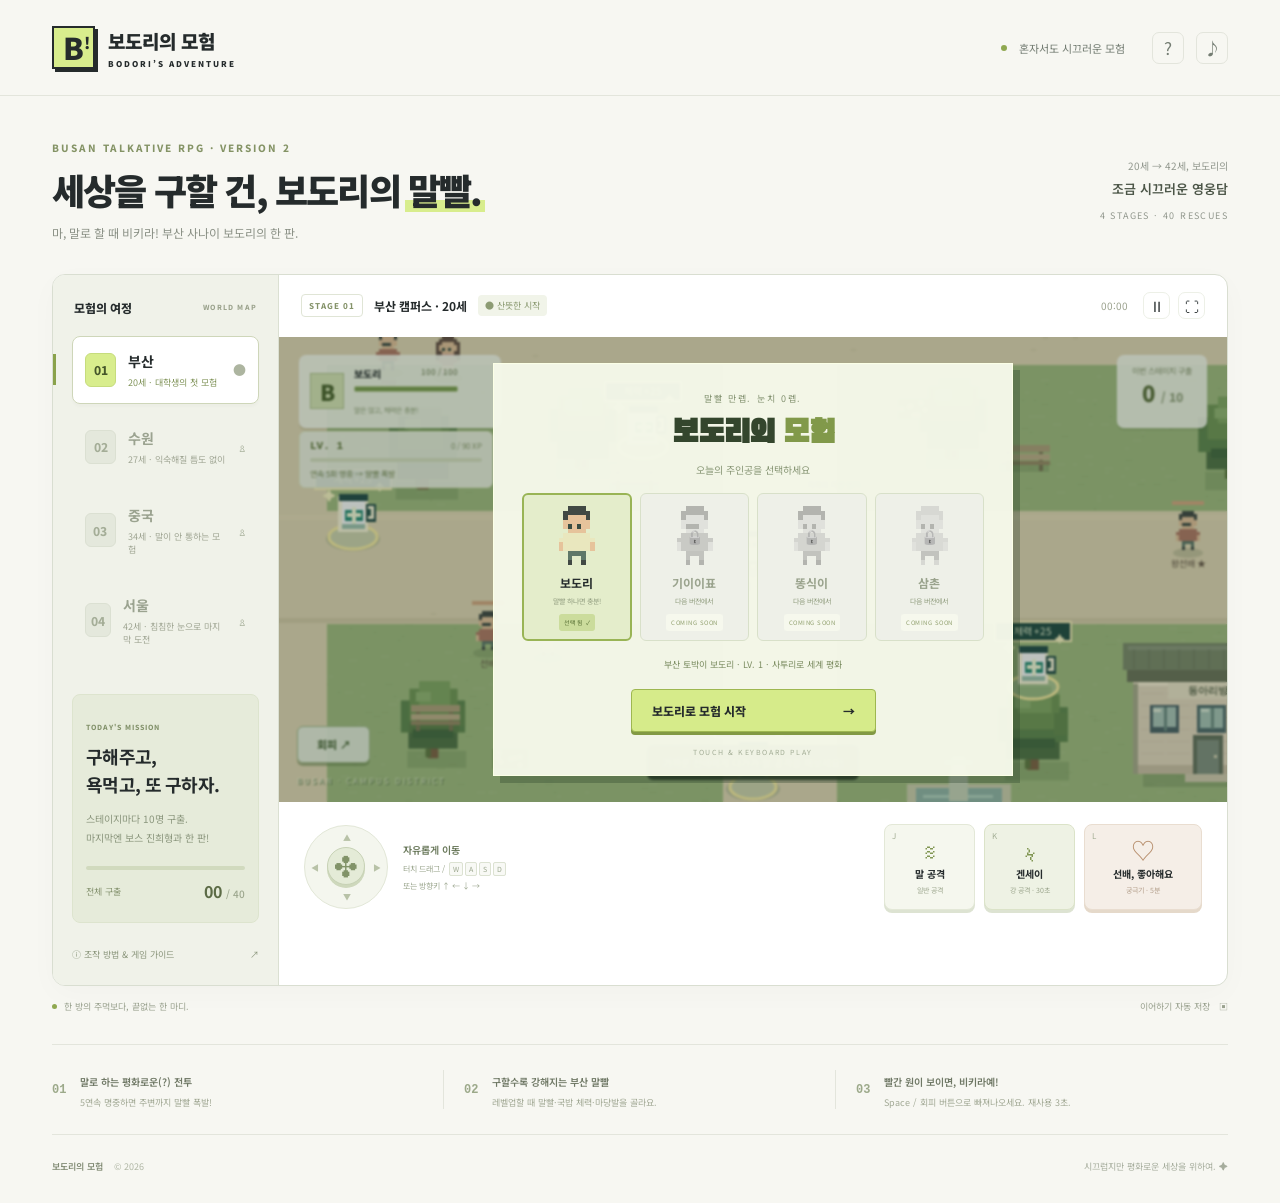
==== commit e6bd6fe1: "Add senior and boss defeat celebrations plus central Hyunsik smoke that repels juniors" ====
--- a/bodori/index.html
+++ b/bodori/index.html
@@ -11,5 +11,5 @@
 </div></section><div class="bottom-line"><p><span class="status-dot"></span> 한 방의 주먹보다, 끝없는 한 마디.</p><span>이어하기 자동 저장 <span class="save-icon">▣</span></span></div>
 <section class="tips"><div><span class="tip-number">01</span><div><b>말로 하는 평화로운(?) 전투</b><p>5연속 명중하면 주변까지 말빨 폭발!</p></div></div><div><span class="tip-number">02</span><div><b>구할수록 강해지는 부산 말빨</b><p>레벨업할 때 말빨·국밥 체력·마당발을 골라요.</p></div></div><div><span class="tip-number">03</span><div><b>빨간 원이 보이면, 비키라예!</b><p>Space / 회피 버튼으로 빠져나오세요. 재사용 3초.</p></div></div></section>
 <footer><span>보도리의 모험 <span>© 2026</span></span><span>시끄럽지만 평화로운 세상을 위하여. ✦</span></footer></main>
-<dialog id="guide"><button class="close" id="closeGuide" aria-label="가이드 닫기">×</button><span class="eyebrow">HOW TO PLAY</span><h2>보도리 생존 가이드</h2><p>캠퍼스 곳곳의 <b>분홍색 느낌표</b>를 따라가세요. 선배를 쫓아내면 곁에 있는 여성이 구출됩니다. 인사는 조금 까칠할 수 있어요.</p><dl><dt>이동</dt><dd>터치 조이스틱 / WASD / 방향키. 화면을 터치해 그곳으로 이동할 수도 있어요.</dd><dt>J · 말 공격</dt><dd>가까운 상대에게 말을 쏟아내 멘탈을 깎아요. 길게 누르면 연속 공격! 2.5초 안에 이어서 5회 명중하면 더 강한 말빨이 주변 상대에게도 터져요.</dd><dt>K · 겐세이</dt><dd>드러눕기·빙글춤·꽃게걸음·넙죽인사 중 하나로 황당하게 만들어요! 행동 중에는 무적이며, 가장 가까운 상대 한 명을 즉시 퇴장. 재사용 30초.</dd><dt>L · 선배, 좋아해요</dt><dd>10초 동안 소문이 퍼져 모든 남자가 도망가요. 주변 선배는 즉시 퇴장. 재사용 5분.</dd><dt>Space / 회피 버튼</dt><dd>이동 방향으로 빠르게 피하며 잠깐 무적! 선배의 빨간 공격 예고 원을 보고 빠져나오세요. 재사용 3초.</dd><dt>회복 아이템 · 체력 +25</dt><dd>밝은 금색 원 안의 커피와 초록 십자 표시를 찾아가세요. 미니맵에도 +로 표시됩니다. 가까이 가면 체력이 최대 25 회복되고, 체력이 가득할 때는 사라지지 않아요.</dd><dt>서울 · 침침해진 눈</dt><dd>스테이지 4에서는 보도리 주변만 선명하고, 먼 풍경과 인물은 흐릿하고 어둡게 보입니다. 가까이 다가가 확인하세요. 체력바·조작 버튼·미니맵·대사는 또렷하게 유지됩니다.</dd><dt>피격과 회복</dt><dd>맞으면 충격 효과와 함께 잠깐 밀려나며, 감소한 체력이 숫자로 표시돼요. 직후 잠깐 무적이 되지만 몸을 추스르는 동안에는 공격과 회피를 할 수 없어요. 진희형의 공격은 더 크게 밀어냅니다. 효과음 버튼을 켜면 타격음도 들려요.</dd><dt>레벨업과 성장</dt><dd>선배 구출 +35 XP, 왕선배 +55 XP, 후배 거절 +12 XP. 레벨마다 기본 위력과 최대 체력이 오르고, 말빨·국밥 체력·동네 마당발 중 특성을 고를 수 있어요. 레벨과 특성은 지역을 넘거나 재도전해도 유지됩니다.</dd><dt>스테이지 보스 · 진희형</dt><dd>선배 10명을 모두 쫓아내면 나타납니다. 몸집 2배, 체력은 55 / 80 / 105 / 130! 돌진 경로와 버럭 공격의 빨간 예고를 보고 회피하세요. 체력이 절반이면 진심 모드! 겐세이는 25% 이상, 궁극기는 20%의 체력을 깎으며 즉시 퇴장시키지는 못해요. 진희형을 물리쳐야 다음 지역과 마지막 연애 엔딩이 열립니다.</dd><dt>주의! 후배 출몰</dt><dd>“보도리 선배, 밥 사주세요! 놀아주세요!” 하며 따라와요. 붙잡히면 느려지고 체력이 줄어요. 말 공격으로 거절하거나 거리를 벌리세요.</dd></dl><p class="guide-tip">20세 부산 → 27세 수원 → 34세 중국(말 공격 약화) → 42세 서울(기본 체력 55 + 성장 보너스 · 원거리 시야 흐림). 각 스테이지 10명 구출 후 진희형을 물리쳐야 클리어! 쿨다운은 스테이지를 넘어 유지되며 일시정지 중에는 멈춥니다.</p><button id="reset" class="reset">저장된 모험 초기화</button></dialog>
-<script src="game.js?v=10"></script></body></html>
+<dialog id="guide"><button class="close" id="closeGuide" aria-label="가이드 닫기">×</button><span class="eyebrow">HOW TO PLAY</span><h2>보도리 생존 가이드</h2><p>캠퍼스 곳곳의 <b>분홍색 느낌표</b>를 따라가세요. 선배를 쫓아내면 곁에 있는 여성이 구출됩니다. 인사는 조금 까칠할 수 있어요.</p><dl><dt>이동</dt><dd>터치 조이스틱 / WASD / 방향키. 화면을 터치해 그곳으로 이동할 수도 있어요.</dd><dt>J · 말 공격</dt><dd>가까운 상대에게 말을 쏟아내 멘탈을 깎아요. 길게 누르면 연속 공격! 2.5초 안에 이어서 5회 명중하면 더 강한 말빨이 주변 상대에게도 터져요.</dd><dt>K · 겐세이</dt><dd>드러눕기·빙글춤·꽃게걸음·넙죽인사 중 하나로 황당하게 만들어요! 행동 중에는 무적이며, 가장 가까운 상대 한 명을 즉시 퇴장. 재사용 30초.</dd><dt>L · 선배, 좋아해요</dt><dd>10초 동안 소문이 퍼져 모든 남자가 도망가요. 주변 선배는 즉시 퇴장. 재사용 5분.</dd><dt>Space / 회피 버튼</dt><dd>이동 방향으로 빠르게 피하며 잠깐 무적! 선배의 빨간 공격 예고 원을 보고 빠져나오세요. 재사용 3초.</dd><dt>회복 아이템 · 체력 +25</dt><dd>밝은 금색 원 안의 커피와 초록 십자 표시를 찾아가세요. 미니맵에도 +로 표시됩니다. 가까이 가면 체력이 최대 25 회복되고, 체력이 가득할 때는 사라지지 않아요.</dd><dt>지도 중앙 · 안경 쓴 현식이</dt><dd>미니맵 H에 있는 현식이 곁으로 가면 담배 연기로 주변이 뿌옇게 됩니다. 연기 근처의 후배는 도망가고 경험치는 주지 않아요. 선배와 진희형은 계속 공격하니 주의하세요. 멀어지면 연기는 서서히 걷힙니다.</dd><dt>서울 · 침침해진 눈</dt><dd>스테이지 4에서는 보도리 주변만 선명하고, 먼 풍경과 인물은 흐릿하고 어둡게 보입니다. 가까이 다가가 확인하세요. 체력바·조작 버튼·미니맵·대사는 또렷하게 유지됩니다.</dd><dt>피격과 회복</dt><dd>맞으면 충격 효과와 함께 잠깐 밀려나며, 감소한 체력이 숫자로 표시돼요. 직후 잠깐 무적이 되지만 몸을 추스르는 동안에는 공격과 회피를 할 수 없어요. 진희형의 공격은 더 크게 밀어냅니다. 효과음 버튼을 켜면 타격음도 들려요.</dd><dt>레벨업과 성장</dt><dd>선배 구출 +35 XP, 왕선배 +55 XP, 후배 거절 +12 XP. 레벨마다 기본 위력과 최대 체력이 오르고, 말빨·국밥 체력·동네 마당발 중 특성을 고를 수 있어요. 레벨과 특성은 지역을 넘거나 재도전해도 유지됩니다.</dd><dt>스테이지 보스 · 진희형</dt><dd>선배 10명을 모두 쫓아내면 나타납니다. 몸집 2배, 체력은 55 / 80 / 105 / 130! 돌진 경로와 버럭 공격의 빨간 예고를 보고 회피하세요. 체력이 절반이면 진심 모드! 겐세이는 25% 이상, 궁극기는 20%의 체력을 깎으며 즉시 퇴장시키지는 못해요. 진희형을 물리쳐야 다음 지역과 마지막 연애 엔딩이 열립니다.</dd><dt>주의! 후배 출몰</dt><dd>“보도리 선배, 밥 사주세요! 놀아주세요!” 하며 따라와요. 붙잡히면 느려지고 체력이 줄어요. 말 공격으로 거절하거나 거리를 벌리세요.</dd></dl><p class="guide-tip">20세 부산 → 27세 수원 → 34세 중국(말 공격 약화) → 42세 서울(기본 체력 55 + 성장 보너스 · 원거리 시야 흐림). 각 스테이지 10명 구출 후 진희형을 물리쳐야 클리어! 쿨다운은 스테이지를 넘어 유지되며 일시정지 중에는 멈춥니다.</p><button id="reset" class="reset">저장된 모험 초기화</button></dialog>
+<script src="game.js?v=11"></script></body></html>
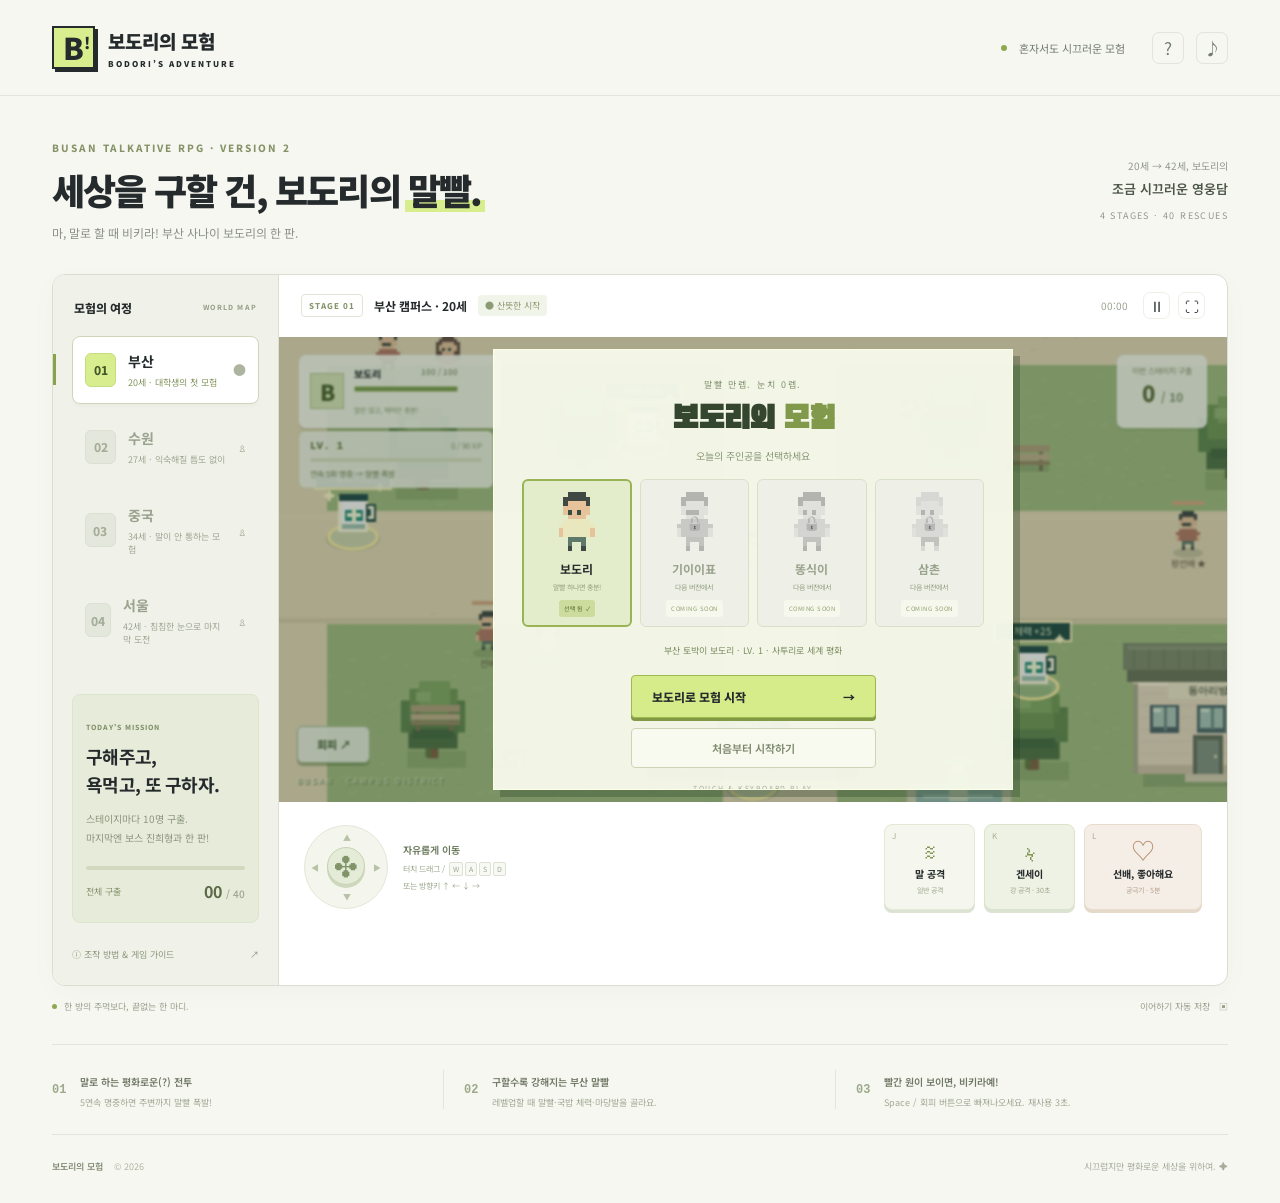
==== commit 6a3fb350: "Add confirmed new-game restart to character selection and pause menus" ====
--- a/bodori/index.html
+++ b/bodori/index.html
@@ -1,5 +1,5 @@
 <!doctype html>
-<html lang="ko"><head><meta charset="utf-8"><meta name="viewport" content="width=device-width, initial-scale=1, viewport-fit=cover"><meta name="theme-color" content="#171b20"><meta name="description" content="말빨 하나로 전국을 누비는 보도리의 코믹 액션 어드벤처. 터치와 키보드로 즐기는 네 개의 스테이지."><title>보도리의 모험 · 말빨로 구하는 세상</title><link rel="stylesheet" href="style.css?v=9"></head>
+<html lang="ko"><head><meta charset="utf-8"><meta name="viewport" content="width=device-width, initial-scale=1, viewport-fit=cover"><meta name="theme-color" content="#171b20"><meta name="description" content="말빨 하나로 전국을 누비는 보도리의 코믹 액션 어드벤처. 터치와 키보드로 즐기는 네 개의 스테이지."><title>보도리의 모험 · 말빨로 구하는 세상</title><link rel="stylesheet" href="style.css?v=12"></head>
 <body>
 <header class="header"><a href="./" class="brand"><span class="brand-icon">B<span>!</span></span><div>보도리의 모험<small>BODORI’S ADVENTURE</small></div></a><nav><span class="live-dot"></span><span>혼자서도 시끄러운 모험</span><button id="helpTop" class="icon-button" aria-label="게임 방법">?</button><button id="sound" class="icon-button" aria-label="효과음 켜기" aria-pressed="false" title="효과음">♪</button></nav></header>
 <main><div class="intro"><div><div class="eyebrow">BUSAN TALKATIVE RPG · VERSION 2</div><h1>세상을 구할 건,<br class="mobile-break"> 보도리의 <em>말빨.</em></h1><p>마, 말로 할 때 비키라! 부산 사나이 보도리의 한 판.</p></div><div class="edition"><span>20세 → 42세, 보도리의</span><b>조금 시끄러운 영웅담</b><span>4 STAGES · 40 RESCUES</span></div></div>
@@ -12,4 +12,4 @@
 <section class="tips"><div><span class="tip-number">01</span><div><b>말로 하는 평화로운(?) 전투</b><p>5연속 명중하면 주변까지 말빨 폭발!</p></div></div><div><span class="tip-number">02</span><div><b>구할수록 강해지는 부산 말빨</b><p>레벨업할 때 말빨·국밥 체력·마당발을 골라요.</p></div></div><div><span class="tip-number">03</span><div><b>빨간 원이 보이면, 비키라예!</b><p>Space / 회피 버튼으로 빠져나오세요. 재사용 3초.</p></div></div></section>
 <footer><span>보도리의 모험 <span>© 2026</span></span><span>시끄럽지만 평화로운 세상을 위하여. ✦</span></footer></main>
 <dialog id="guide"><button class="close" id="closeGuide" aria-label="가이드 닫기">×</button><span class="eyebrow">HOW TO PLAY</span><h2>보도리 생존 가이드</h2><p>캠퍼스 곳곳의 <b>분홍색 느낌표</b>를 따라가세요. 선배를 쫓아내면 곁에 있는 여성이 구출됩니다. 인사는 조금 까칠할 수 있어요.</p><dl><dt>이동</dt><dd>터치 조이스틱 / WASD / 방향키. 화면을 터치해 그곳으로 이동할 수도 있어요.</dd><dt>J · 말 공격</dt><dd>가까운 상대에게 말을 쏟아내 멘탈을 깎아요. 길게 누르면 연속 공격! 2.5초 안에 이어서 5회 명중하면 더 강한 말빨이 주변 상대에게도 터져요.</dd><dt>K · 겐세이</dt><dd>드러눕기·빙글춤·꽃게걸음·넙죽인사 중 하나로 황당하게 만들어요! 행동 중에는 무적이며, 가장 가까운 상대 한 명을 즉시 퇴장. 재사용 30초.</dd><dt>L · 선배, 좋아해요</dt><dd>10초 동안 소문이 퍼져 모든 남자가 도망가요. 주변 선배는 즉시 퇴장. 재사용 5분.</dd><dt>Space / 회피 버튼</dt><dd>이동 방향으로 빠르게 피하며 잠깐 무적! 선배의 빨간 공격 예고 원을 보고 빠져나오세요. 재사용 3초.</dd><dt>회복 아이템 · 체력 +25</dt><dd>밝은 금색 원 안의 커피와 초록 십자 표시를 찾아가세요. 미니맵에도 +로 표시됩니다. 가까이 가면 체력이 최대 25 회복되고, 체력이 가득할 때는 사라지지 않아요.</dd><dt>지도 중앙 · 안경 쓴 현식이</dt><dd>미니맵 H에 있는 현식이 곁으로 가면 담배 연기로 주변이 뿌옇게 됩니다. 연기 근처의 후배는 도망가고 경험치는 주지 않아요. 선배와 진희형은 계속 공격하니 주의하세요. 멀어지면 연기는 서서히 걷힙니다.</dd><dt>서울 · 침침해진 눈</dt><dd>스테이지 4에서는 보도리 주변만 선명하고, 먼 풍경과 인물은 흐릿하고 어둡게 보입니다. 가까이 다가가 확인하세요. 체력바·조작 버튼·미니맵·대사는 또렷하게 유지됩니다.</dd><dt>피격과 회복</dt><dd>맞으면 충격 효과와 함께 잠깐 밀려나며, 감소한 체력이 숫자로 표시돼요. 직후 잠깐 무적이 되지만 몸을 추스르는 동안에는 공격과 회피를 할 수 없어요. 진희형의 공격은 더 크게 밀어냅니다. 효과음 버튼을 켜면 타격음도 들려요.</dd><dt>레벨업과 성장</dt><dd>선배 구출 +35 XP, 왕선배 +55 XP, 후배 거절 +12 XP. 레벨마다 기본 위력과 최대 체력이 오르고, 말빨·국밥 체력·동네 마당발 중 특성을 고를 수 있어요. 레벨과 특성은 지역을 넘거나 재도전해도 유지됩니다.</dd><dt>스테이지 보스 · 진희형</dt><dd>선배 10명을 모두 쫓아내면 나타납니다. 몸집 2배, 체력은 55 / 80 / 105 / 130! 돌진 경로와 버럭 공격의 빨간 예고를 보고 회피하세요. 체력이 절반이면 진심 모드! 겐세이는 25% 이상, 궁극기는 20%의 체력을 깎으며 즉시 퇴장시키지는 못해요. 진희형을 물리쳐야 다음 지역과 마지막 연애 엔딩이 열립니다.</dd><dt>주의! 후배 출몰</dt><dd>“보도리 선배, 밥 사주세요! 놀아주세요!” 하며 따라와요. 붙잡히면 느려지고 체력이 줄어요. 말 공격으로 거절하거나 거리를 벌리세요.</dd></dl><p class="guide-tip">20세 부산 → 27세 수원 → 34세 중국(말 공격 약화) → 42세 서울(기본 체력 55 + 성장 보너스 · 원거리 시야 흐림). 각 스테이지 10명 구출 후 진희형을 물리쳐야 클리어! 쿨다운은 스테이지를 넘어 유지되며 일시정지 중에는 멈춥니다.</p><button id="reset" class="reset">저장된 모험 초기화</button></dialog>
-<script src="game.js?v=11"></script></body></html>
+<script src="game.js?v=12"></script></body></html>
--- a/bodori/style.css
+++ b/bodori/style.css
@@ -20,3 +20,5 @@
 
 /* Native page gestures must not compete with the two-thumb controller. */
 .controls,.controls *{touch-action:none;-webkit-user-select:none;user-select:none;-webkit-touch-callout:none}.controls{overscroll-behavior:none}.game-column{overflow-anchor:none}
+
+.new-game-button{display:block;min-width:245px;max-width:100%;min-height:40px;margin:10px auto 0;padding:9px 18px;border:1px solid #cbd5b6;border-radius:4px;background:#f8faef;color:#7b886b;font-size:11px;font-weight:600}.new-game-button:hover{background:#e9efd9;border-color:#a9bb89}
